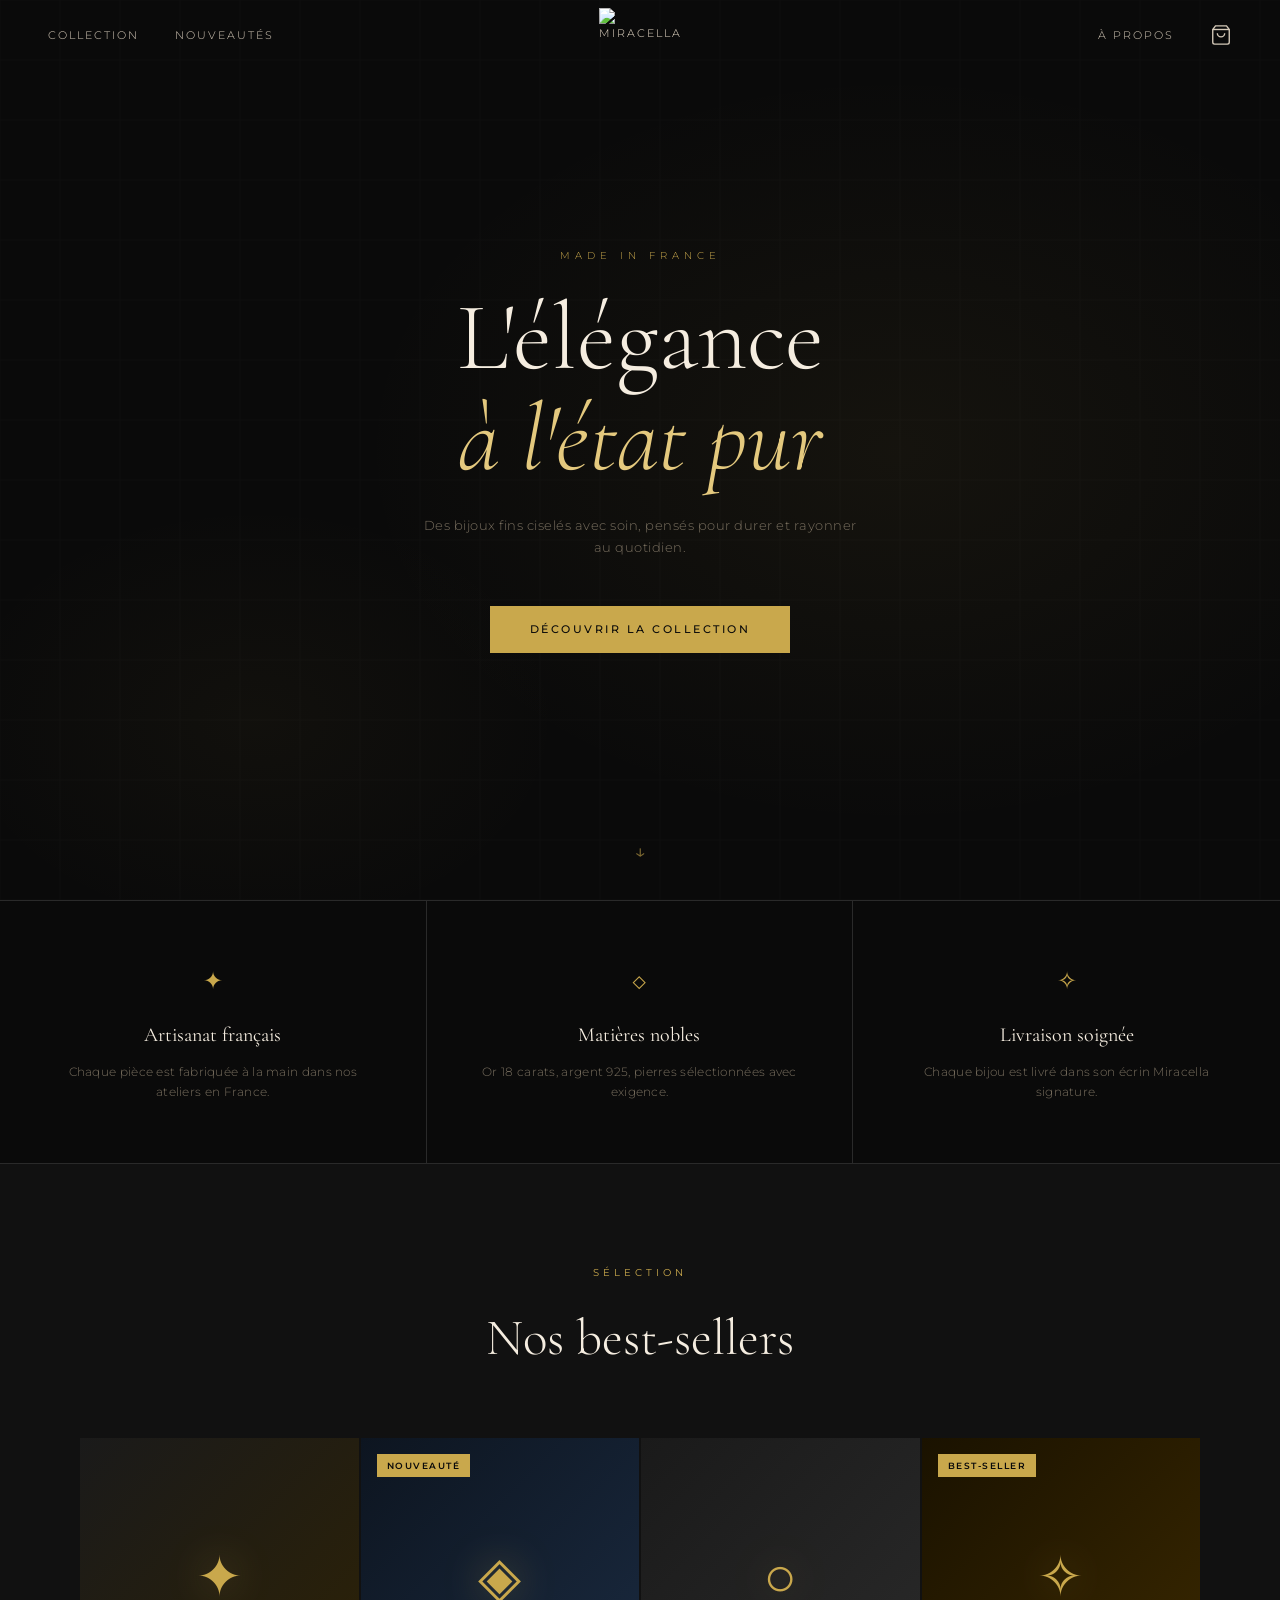
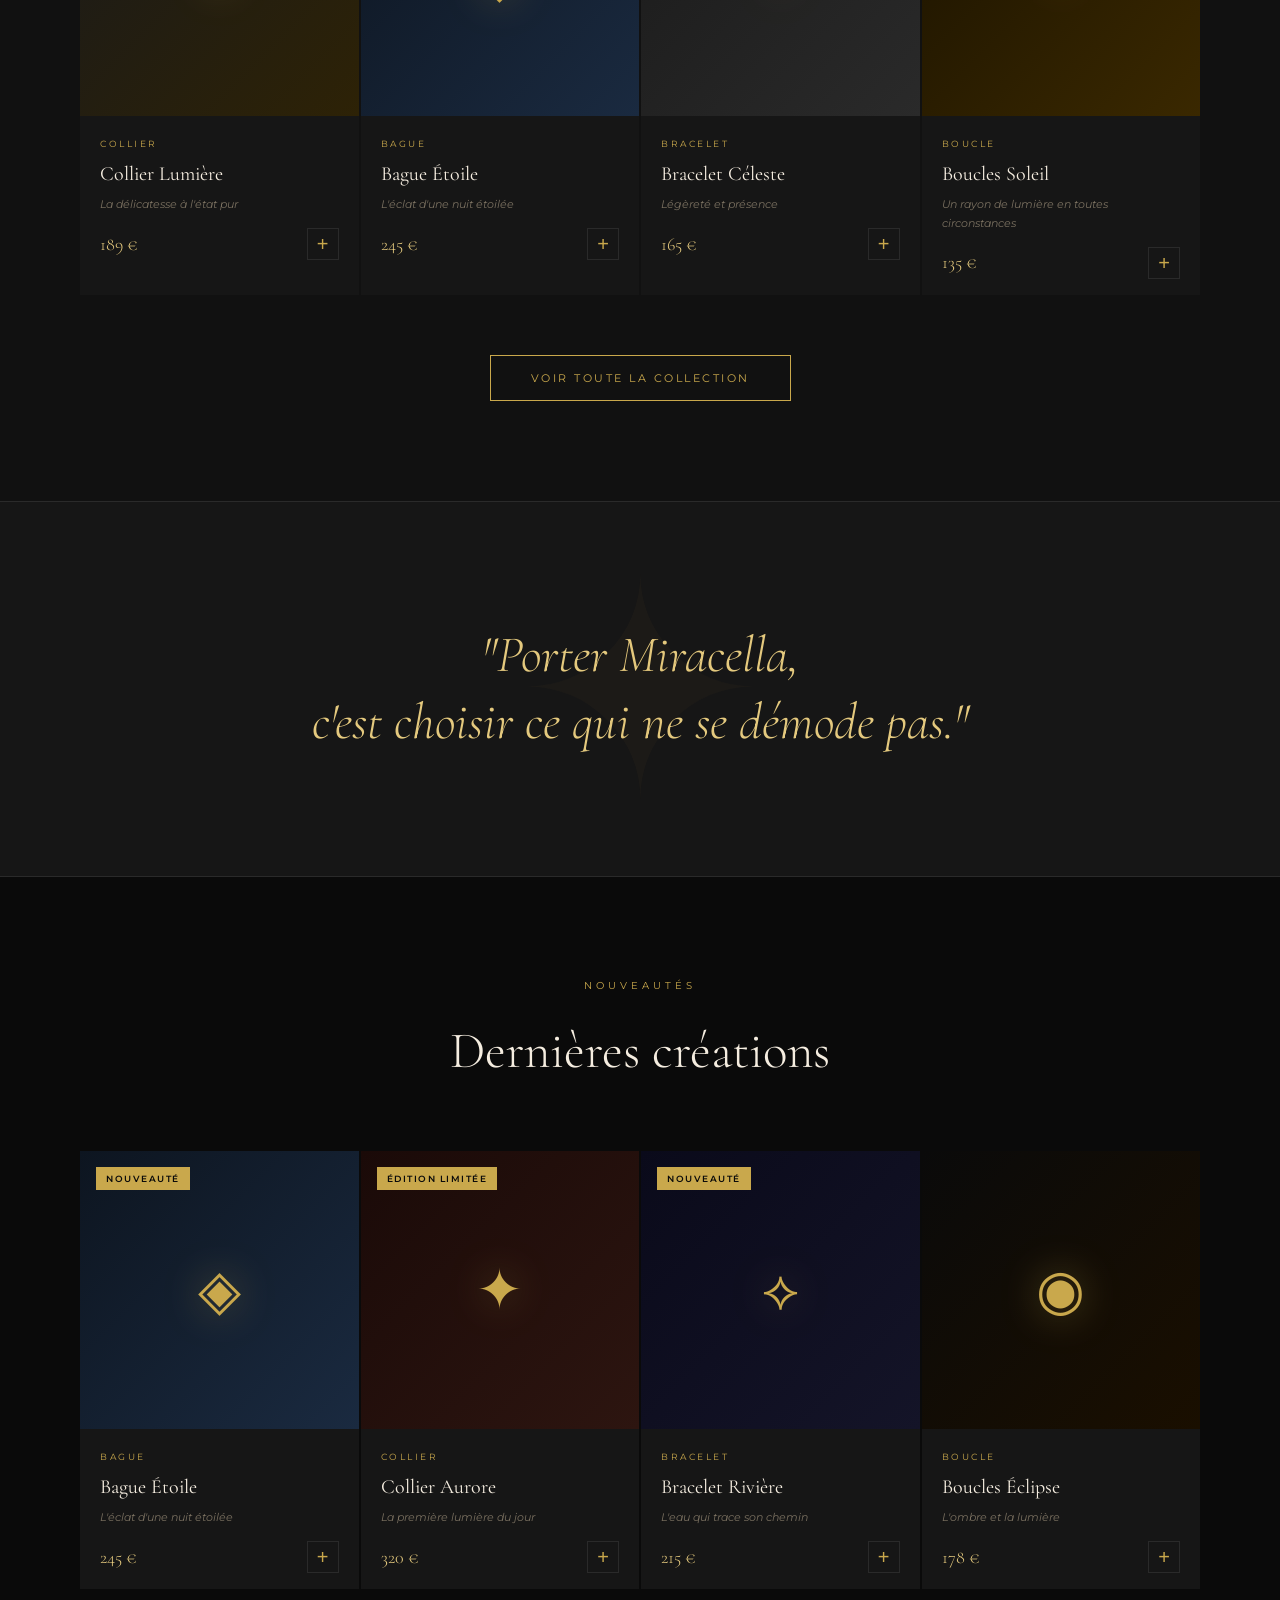
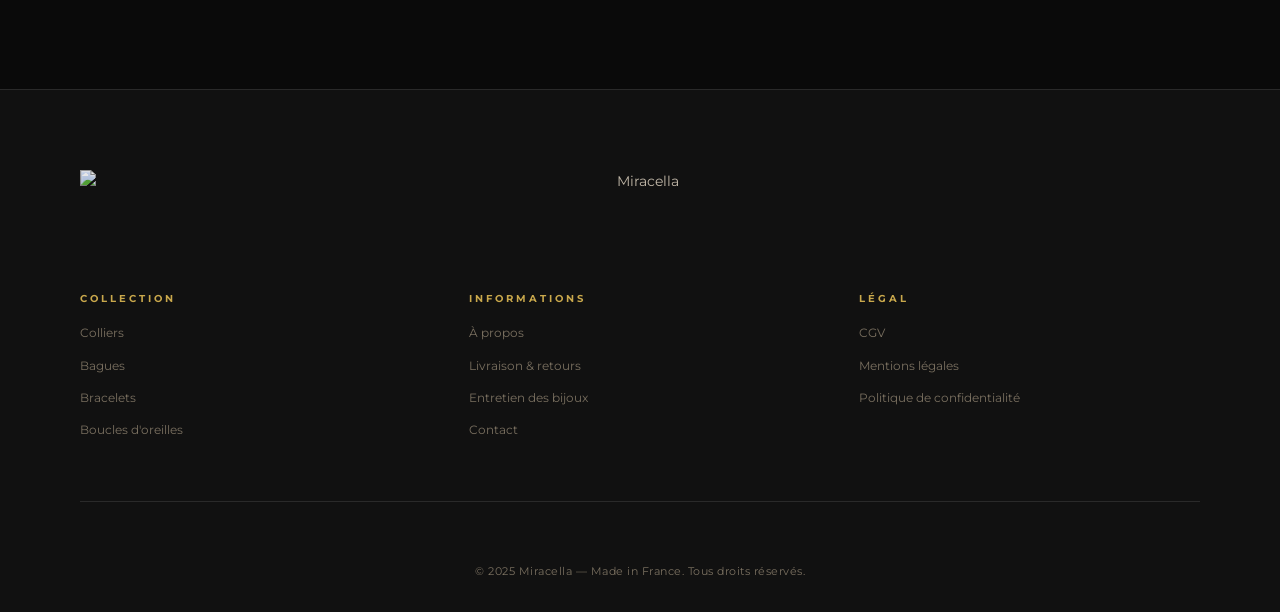
==== index.html @ 20375ad3 "site" ====
<!DOCTYPE html>
<html lang="fr">
<head>
  <meta charset="UTF-8" />
  <meta name="viewport" content="width=device-width, initial-scale=1.0" />
  <title>MIRACELLA — Bijoux Made in France</title>
  <link rel="stylesheet" href="assets/style.css" />
  <link href="https://fonts.googleapis.com/css2?family=Cormorant+Garamond:ital,wght@0,300;0,400;0,500;0,600;1,300;1,400&family=Montserrat:wght@200;300;400;500&display=swap" rel="stylesheet" />
</head>
<body>

  <!-- NAV -->
  <header class="nav-bar" id="navbar">
    <div class="nav-left">
      <a href="collection.html">Collection</a>
      <a href="collection.html">Nouveautés</a>
    </div>
    <a href="index.html" class="nav-logo-link">
      <img src="assets/logo.png" alt="Miracella" class="nav-logo" />
    </a>
    <div class="nav-right">
      <a href="#">À propos</a>
      <a href="cart.html" class="cart-icon" id="cartLink">
        <svg width="22" height="22" viewBox="0 0 24 24" fill="none" stroke="currentColor" stroke-width="1.5"><path d="M6 2L3 6v14a2 2 0 002 2h14a2 2 0 002-2V6l-3-4z"/><line x1="3" y1="6" x2="21" y2="6"/><path d="M16 10a4 4 0 01-8 0"/></svg>
        <span class="cart-count" id="cartCount">0</span>
      </a>
    </div>
  </header>

  <!-- HERO -->
  <section class="hero">
    <div class="hero-overlay"></div>
    <div class="hero-content">
      <p class="hero-sub">Made in France</p>
      <h1 class="hero-title">L'élégance<br/><em>à l'état pur</em></h1>
      <p class="hero-desc">Des bijoux fins ciselés avec soin, pensés pour durer et rayonner au quotidien.</p>
      <a href="collection.html" class="btn-gold">Découvrir la collection</a>
    </div>
    <div class="hero-scroll">↓</div>
  </section>

  <!-- VALEURS -->
  <section class="values">
    <div class="value-item">
      <div class="value-icon">✦</div>
      <h3>Artisanat français</h3>
      <p>Chaque pièce est fabriquée à la main dans nos ateliers en France.</p>
    </div>
    <div class="value-item">
      <div class="value-icon">◇</div>
      <h3>Matières nobles</h3>
      <p>Or 18 carats, argent 925, pierres sélectionnées avec exigence.</p>
    </div>
    <div class="value-item">
      <div class="value-icon">✧</div>
      <h3>Livraison soignée</h3>
      <p>Chaque bijou est livré dans son écrin Miracella signature.</p>
    </div>
  </section>

  <!-- FEATURED PRODUCTS -->
  <section class="featured">
    <div class="section-header">
      <span class="section-tag">Sélection</span>
      <h2>Nos best-sellers</h2>
    </div>
    <div class="products-grid" id="featuredGrid"></div>
    <div class="see-all">
      <a href="collection.html" class="btn-outline">Voir toute la collection</a>
    </div>
  </section>

  <!-- BANNER -->
  <section class="mid-banner">
    <div class="mid-banner-text">
      <h2>"Porter Miracella,<br/>c'est choisir ce qui ne se démode pas."</h2>
    </div>
  </section>

  <!-- NOUVEAUTÉS -->
  <section class="new-arrivals">
    <div class="section-header">
      <span class="section-tag">Nouveautés</span>
      <h2>Dernières créations</h2>
    </div>
    <div class="products-grid" id="newGrid"></div>
  </section>

  <!-- FOOTER -->
  <footer class="footer">
    <div class="footer-logo">
      <img src="assets/logo.png" alt="Miracella" />
    </div>
    <div class="footer-links">
      <div>
        <h4>Collection</h4>
        <a href="collection.html">Colliers</a>
        <a href="collection.html">Bagues</a>
        <a href="collection.html">Bracelets</a>
        <a href="collection.html">Boucles d'oreilles</a>
      </div>
      <div>
        <h4>Informations</h4>
        <a href="#">À propos</a>
        <a href="#">Livraison & retours</a>
        <a href="#">Entretien des bijoux</a>
        <a href="#">Contact</a>
      </div>
      <div>
        <h4>Légal</h4>
        <a href="#">CGV</a>
        <a href="#">Mentions légales</a>
        <a href="#">Politique de confidentialité</a>
      </div>
    </div>
    <div class="footer-bottom">
      <p>© 2025 Miracella — Made in France. Tous droits réservés.</p>
    </div>
  </footer>

  <script src="assets/main.js"></script>
  <script>
    renderProducts('featured', 4, 'featuredGrid');
    renderProducts('new', 4, 'newGrid');
  </script>
</body>
</html>
---- assets/style.css ----
/* ─────────────────────────────────────────────
   MIRACELLA — style.css
   Palette : Noir profond · Or · Crème
   ───────────────────────────────────────────── */

:root {
  --black:     #0a0a0a;
  --deep:      #111111;
  --surface:   #161616;
  --border:    #2a2a2a;
  --gold:      #c9a84c;
  --gold-lt:   #e4c97e;
  --gold-dk:   #a07830;
  --cream:     #f5ede0;
  --text:      #d4c9b8;
  --text-muted:#7a7060;
  --white:     #ffffff;
  --font-serif: 'Cormorant Garamond', Georgia, serif;
  --font-sans:  'Montserrat', sans-serif;
  --nav-h:     70px;
  --radius:    2px;
  --trans:     0.3s ease;
}

*, *::before, *::after { box-sizing: border-box; margin: 0; padding: 0; }

html { scroll-behavior: smooth; }

body {
  background: var(--black);
  color: var(--text);
  font-family: var(--font-sans);
  font-size: 14px;
  line-height: 1.7;
  overflow-x: hidden;
}

a { color: inherit; text-decoration: none; }
img { display: block; }

/* ── SCROLLBAR ─────────────────────────────── */
::-webkit-scrollbar { width: 4px; }
::-webkit-scrollbar-track { background: var(--black); }
::-webkit-scrollbar-thumb { background: var(--gold-dk); }

/* ── NAVBAR ────────────────────────────────── */
.nav-bar {
  position: fixed;
  top: 0; left: 0; right: 0;
  height: var(--nav-h);
  z-index: 100;
  display: flex;
  align-items: center;
  justify-content: space-between;
  padding: 0 48px;
  transition: background var(--trans), backdrop-filter var(--trans);
}
.nav-bar.scrolled {
  background: rgba(10,10,10,0.96);
  backdrop-filter: blur(12px);
  border-bottom: 1px solid var(--border);
}

.nav-left, .nav-right {
  display: flex;
  align-items: center;
  gap: 36px;
  flex: 1;
}
.nav-right { justify-content: flex-end; }

.nav-bar a {
  font-family: var(--font-sans);
  font-size: 11px;
  font-weight: 300;
  letter-spacing: 2px;
  text-transform: uppercase;
  color: var(--text);
  transition: color var(--trans);
}
.nav-bar a:hover,
.nav-bar a.active { color: var(--gold); }

.nav-logo-link { flex: 0; }
.nav-logo {
  height: 54px;
  width: auto;
  object-fit: contain;
  filter: brightness(1.1);
}

.cart-icon {
  position: relative;
  display: flex;
  align-items: center;
}
.cart-count {
  position: absolute;
  top: -8px;
  right: -10px;
  background: var(--gold);
  color: var(--black);
  font-size: 9px;
  font-weight: 600;
  width: 16px;
  height: 16px;
  border-radius: 50%;
  display: flex;
  align-items: center;
  justify-content: center;
}

/* ── BUTTONS ───────────────────────────────── */
.btn-gold {
  display: inline-block;
  padding: 14px 40px;
  background: var(--gold);
  color: var(--black);
  font-family: var(--font-sans);
  font-size: 11px;
  font-weight: 500;
  letter-spacing: 2.5px;
  text-transform: uppercase;
  border: none;
  cursor: pointer;
  transition: background var(--trans), transform var(--trans);
}
.btn-gold:hover { background: var(--gold-lt); transform: translateY(-1px); }
.btn-gold.full { width: 100%; text-align: center; padding: 16px; }

.btn-outline {
  display: inline-block;
  padding: 13px 40px;
  border: 1px solid var(--gold);
  color: var(--gold);
  font-size: 11px;
  font-weight: 400;
  letter-spacing: 2.5px;
  text-transform: uppercase;
  transition: all var(--trans);
}
.btn-outline:hover { background: var(--gold); color: var(--black); }

/* ── HERO ──────────────────────────────────── */
.hero {
  position: relative;
  height: 100vh;
  min-height: 700px;
  display: flex;
  align-items: center;
  justify-content: center;
  overflow: hidden;
  background: var(--black);
}
.hero::before {
  content: '';
  position: absolute;
  inset: 0;
  background:
    radial-gradient(ellipse 60% 60% at 70% 50%, rgba(201,168,76,0.06) 0%, transparent 70%),
    radial-gradient(ellipse 40% 40% at 20% 80%, rgba(201,168,76,0.04) 0%, transparent 60%);
}
.hero-overlay {
  position: absolute;
  inset: 0;
  background: url('data:image/svg+xml,<svg xmlns="http://www.w3.org/2000/svg" width="60" height="60"><rect fill="none" stroke="%23ffffff06" stroke-width="0.5" x="0" y="0" width="60" height="60"/></svg>') repeat;
}

.hero-content {
  position: relative;
  text-align: center;
  max-width: 700px;
  padding: 0 24px;
  animation: fadeUp 1.2s ease forwards;
}
@keyframes fadeUp {
  from { opacity: 0; transform: translateY(30px); }
  to   { opacity: 1; transform: translateY(0); }
}

.hero-sub {
  font-family: var(--font-sans);
  font-size: 10px;
  font-weight: 300;
  letter-spacing: 5px;
  text-transform: uppercase;
  color: var(--gold);
  margin-bottom: 24px;
}
.hero-title {
  font-family: var(--font-serif);
  font-size: clamp(52px, 8vw, 96px);
  font-weight: 300;
  line-height: 1.05;
  color: var(--cream);
  margin-bottom: 24px;
}
.hero-title em {
  font-style: italic;
  color: var(--gold-lt);
}
.hero-desc {
  font-size: 13px;
  font-weight: 300;
  color: var(--text-muted);
  letter-spacing: 0.5px;
  margin-bottom: 48px;
  max-width: 440px;
  margin-left: auto;
  margin-right: auto;
}
.hero-scroll {
  position: absolute;
  bottom: 32px;
  left: 50%;
  transform: translateX(-50%);
  font-size: 20px;
  color: var(--gold);
  animation: bounce 2s infinite;
  opacity: 0.6;
}
@keyframes bounce {
  0%,100% { transform: translateX(-50%) translateY(0); }
  50%      { transform: translateX(-50%) translateY(8px); }
}

/* ── VALUES ────────────────────────────────── */
.values {
  display: grid;
  grid-template-columns: repeat(3, 1fr);
  border-top: 1px solid var(--border);
  border-bottom: 1px solid var(--border);
}
.value-item {
  padding: 60px 48px;
  text-align: center;
  border-right: 1px solid var(--border);
  transition: background var(--trans);
}
.value-item:last-child { border-right: none; }
.value-item:hover { background: var(--surface); }
.value-icon {
  color: var(--gold);
  font-size: 24px;
  margin-bottom: 16px;
}
.value-item h3 {
  font-family: var(--font-serif);
  font-size: 20px;
  font-weight: 400;
  color: var(--cream);
  margin-bottom: 10px;
}
.value-item p {
  font-size: 12px;
  font-weight: 300;
  color: var(--text-muted);
  letter-spacing: 0.3px;
}

/* ── SECTION HEADER ────────────────────────── */
.section-header {
  text-align: center;
  margin-bottom: 56px;
}
.section-tag {
  font-size: 10px;
  font-weight: 400;
  letter-spacing: 4px;
  text-transform: uppercase;
  color: var(--gold);
  display: block;
  margin-bottom: 14px;
}
.section-header h2 {
  font-family: var(--font-serif);
  font-size: clamp(32px, 4vw, 52px);
  font-weight: 300;
  color: var(--cream);
}

/* ── PRODUCTS SECTIONS ─────────────────────── */
.featured, .new-arrivals, .related-section {
  padding: 100px 80px;
}
.featured { background: var(--deep); }
.new-arrivals { background: var(--black); }
.related-section { padding: 80px; background: var(--deep); }

.see-all {
  text-align: center;
  margin-top: 60px;
}

/* ── PRODUCT GRID ──────────────────────────── */
.products-grid {
  display: grid;
  grid-template-columns: repeat(4, 1fr);
  gap: 2px;
}
.products-grid.large {
  grid-template-columns: repeat(4, 1fr);
}
@media (max-width: 1100px) {
  .products-grid { grid-template-columns: repeat(2, 1fr); }
}
@media (max-width: 600px) {
  .products-grid { grid-template-columns: 1fr; }
  .featured, .new-arrivals, .related-section { padding: 60px 20px; }
}

.product-card {
  background: var(--surface);
  cursor: pointer;
  transition: transform var(--trans);
  position: relative;
  overflow: hidden;
}
.product-card:hover { transform: translateY(-4px); }
.product-card:hover .product-card-img::after {
  opacity: 1;
}

.product-card-img {
  aspect-ratio: 1;
  display: flex;
  align-items: center;
  justify-content: center;
  position: relative;
  overflow: hidden;
}
.product-card-img::after {
  content: 'Voir le produit';
  position: absolute;
  inset: 0;
  background: rgba(0,0,0,0.5);
  display: flex;
  align-items: center;
  justify-content: center;
  font-size: 11px;
  letter-spacing: 2px;
  text-transform: uppercase;
  color: var(--gold);
  opacity: 0;
  transition: opacity var(--trans);
}

.product-card-icon {
  font-size: 3.5rem;
  color: var(--gold);
  filter: drop-shadow(0 0 20px rgba(201,168,76,0.4));
  transition: transform var(--trans);
}
.product-card:hover .product-card-icon { transform: scale(1.1); }

.product-badge {
  position: absolute;
  top: 16px;
  left: 16px;
  background: var(--gold);
  color: var(--black);
  font-size: 9px;
  font-weight: 600;
  letter-spacing: 1.5px;
  text-transform: uppercase;
  padding: 4px 10px;
  z-index: 2;
}

.product-card-info {
  padding: 20px 20px 16px;
}
.product-card-category {
  font-size: 9px;
  letter-spacing: 2.5px;
  text-transform: uppercase;
  color: var(--gold);
  display: block;
  margin-bottom: 6px;
}
.product-card-info h3 {
  font-family: var(--font-serif);
  font-size: 20px;
  font-weight: 400;
  color: var(--cream);
  margin-bottom: 4px;
}
.product-card-tagline {
  font-size: 11px;
  color: var(--text-muted);
  font-style: italic;
  margin-bottom: 14px;
}
.product-card-footer {
  display: flex;
  align-items: center;
  justify-content: space-between;
}
.product-card-price {
  font-family: var(--font-serif);
  font-size: 18px;
  color: var(--gold-lt);
  font-weight: 300;
}
.add-btn {
  width: 32px;
  height: 32px;
  border: 1px solid var(--border);
  background: transparent;
  color: var(--gold);
  font-size: 20px;
  cursor: pointer;
  display: flex;
  align-items: center;
  justify-content: center;
  transition: all var(--trans);
  line-height: 1;
}
.add-btn:hover { background: var(--gold); color: var(--black); border-color: var(--gold); }

/* ── MID BANNER ────────────────────────────── */
.mid-banner {
  padding: 120px 80px;
  background: var(--surface);
  border-top: 1px solid var(--border);
  border-bottom: 1px solid var(--border);
  text-align: center;
  position: relative;
  overflow: hidden;
}
.mid-banner::before {
  content: '✦';
  position: absolute;
  font-size: 300px;
  color: rgba(201,168,76,0.03);
  left: 50%;
  top: 50%;
  transform: translate(-50%, -50%);
  pointer-events: none;
}
.mid-banner-text h2 {
  font-family: var(--font-serif);
  font-size: clamp(28px, 4vw, 52px);
  font-weight: 300;
  font-style: italic;
  color: var(--gold-lt);
  line-height: 1.3;
}

/* ── PAGE HERO (collection) ────────────────── */
.page-hero {
  padding: calc(var(--nav-h) + 80px) 80px 60px;
  text-align: center;
  background: var(--deep);
  border-bottom: 1px solid var(--border);
}
.page-hero h1 {
  font-family: var(--font-serif);
  font-size: clamp(40px, 6vw, 72px);
  font-weight: 300;
  color: var(--cream);
  margin-bottom: 16px;
}
.page-desc {
  font-size: 13px;
  color: var(--text-muted);
  max-width: 500px;
  margin: 0 auto;
}

/* ── FILTERS BAR ───────────────────────────── */
.filters-bar {
  display: flex;
  align-items: center;
  justify-content: center;
  gap: 0;
  padding: 0;
  background: var(--deep);
  border-bottom: 1px solid var(--border);
  overflow-x: auto;
}
.filter-btn {
  padding: 18px 32px;
  background: none;
  border: none;
  border-bottom: 2px solid transparent;
  font-family: var(--font-sans);
  font-size: 10px;
  font-weight: 400;
  letter-spacing: 2px;
  text-transform: uppercase;
  color: var(--text-muted);
  cursor: pointer;
  transition: all var(--trans);
  white-space: nowrap;
}
.filter-btn:hover { color: var(--text); }
.filter-btn.active {
  color: var(--gold);
  border-bottom-color: var(--gold);
}

.collection-section {
  padding: 2px 0;
  background: var(--black);
}

/* ── PRODUCT DETAIL ────────────────────────── */
.product-detail {
  padding: calc(var(--nav-h) + 60px) 80px 80px;
  background: var(--black);
}
.breadcrumb {
  font-size: 11px;
  color: var(--text-muted);
  letter-spacing: 0.5px;
  margin-bottom: 48px;
  display: flex;
  gap: 8px;
  align-items: center;
}
.breadcrumb span { color: var(--border); }
.breadcrumb a:hover { color: var(--gold); }

.product-layout {
  display: grid;
  grid-template-columns: 1fr 1fr;
  gap: 80px;
  max-width: 1200px;
}
@media (max-width: 900px) {
  .product-layout { grid-template-columns: 1fr; gap: 40px; }
  .product-detail { padding: calc(var(--nav-h) + 40px) 20px 60px; }
}

.product-gallery {}
.product-img-main {
  aspect-ratio: 1;
  display: flex;
  align-items: center;
  justify-content: center;
  margin-bottom: 12px;
}
.product-img-jewel {
  color: var(--gold);
  filter: drop-shadow(0 0 40px rgba(201,168,76,0.3));
}
.product-thumbs {
  display: flex;
  gap: 8px;
}
.thumb {
  width: 80px;
  height: 80px;
  cursor: pointer;
  display: flex;
  align-items: center;
  justify-content: center;
  border: 1px solid transparent;
  transition: border-color var(--trans);
  font-size: 1.5rem;
}
.thumb.active,
.thumb:hover { border-color: var(--gold); }

.product-info {}
.product-category {
  font-size: 10px;
  letter-spacing: 3px;
  text-transform: uppercase;
  color: var(--gold);
  display: block;
  margin-bottom: 12px;
}
.product-name {
  font-family: var(--font-serif);
  font-size: clamp(32px, 4vw, 52px);
  font-weight: 300;
  color: var(--cream);
  margin-bottom: 8px;
}
.product-tagline {
  font-family: var(--font-serif);
  font-size: 16px;
  font-style: italic;
  color: var(--text-muted);
  margin-bottom: 24px;
}
.product-price {
  font-family: var(--font-serif);
  font-size: 36px;
  font-weight: 300;
  color: var(--gold-lt);
  margin-bottom: 8px;
}
.product-separator {
  height: 1px;
  background: var(--border);
  margin: 24px 0;
}
.product-desc {
  font-size: 13px;
  color: var(--text);
  line-height: 1.8;
  margin-bottom: 28px;
}
.product-options {
  margin-bottom: 20px;
}
.option-label {
  font-size: 10px;
  letter-spacing: 2px;
  text-transform: uppercase;
  color: var(--text-muted);
  margin-bottom: 10px;
}
.option-value {
  font-size: 13px;
  color: var(--text);
}
.size-options {
  display: flex;
  flex-wrap: wrap;
  gap: 8px;
  margin-bottom: 8px;
}
.size-btn {
  padding: 8px 16px;
  border: 1px solid var(--border);
  background: transparent;
  color: var(--text);
  font-family: var(--font-sans);
  font-size: 12px;
  cursor: pointer;
  transition: all var(--trans);
}
.size-btn:hover, .size-btn.active {
  border-color: var(--gold);
  color: var(--gold);
}
.product-stock {
  font-size: 11px;
  color: var(--text-muted);
  margin-top: 10px;
  text-align: center;
}

.product-details-list {
  margin-top: 32px;
  border-top: 1px solid var(--border);
}
.product-details-list details {
  border-bottom: 1px solid var(--border);
  padding: 16px 0;
}
.product-details-list summary {
  font-size: 11px;
  letter-spacing: 1.5px;
  text-transform: uppercase;
  color: var(--text);
  cursor: pointer;
  user-select: none;
}
.product-details-list summary:hover { color: var(--gold); }
.product-details-list details p {
  font-size: 12px;
  color: var(--text-muted);
  margin-top: 12px;
  line-height: 1.7;
}

/* ── CART PAGE ─────────────────────────────── */
.cart-page {
  padding: calc(var(--nav-h) + 60px) 80px 80px;
  min-height: calc(100vh - var(--nav-h));
  background: var(--black);
}
.cart-header {
  display: flex;
  align-items: baseline;
  justify-content: space-between;
  margin-bottom: 48px;
  padding-bottom: 24px;
  border-bottom: 1px solid var(--border);
}
.cart-header h1 {
  font-family: var(--font-serif);
  font-size: 48px;
  font-weight: 300;
  color: var(--cream);
}
.back-link {
  font-size: 11px;
  letter-spacing: 1.5px;
  color: var(--text-muted);
  transition: color var(--trans);
}
.back-link:hover { color: var(--gold); }

.cart-layout {
  display: grid;
  grid-template-columns: 1fr 380px;
  gap: 48px;
  align-items: start;
}
@media (max-width: 900px) {
  .cart-layout { grid-template-columns: 1fr; }
  .cart-page { padding: calc(var(--nav-h) + 40px) 20px 60px; }
}

.cart-items { display: flex; flex-direction: column; gap: 2px; }

.cart-item {
  display: grid;
  grid-template-columns: 100px 1fr auto;
  gap: 24px;
  background: var(--surface);
  padding: 20px;
  align-items: center;
}
.cart-item-img {
  aspect-ratio: 1;
  display: flex;
  align-items: center;
  justify-content: center;
}
.cart-item-category {
  font-size: 9px;
  letter-spacing: 2px;
  text-transform: uppercase;
  color: var(--gold);
  display: block;
  margin-bottom: 4px;
}
.cart-item-info h3 {
  font-family: var(--font-serif);
  font-size: 20px;
  font-weight: 400;
  color: var(--cream);
  margin-bottom: 4px;
}
.cart-item-material {
  font-size: 11px;
  color: var(--text-muted);
  margin-bottom: 16px;
}
.cart-item-actions {
  display: flex;
  align-items: center;
  gap: 20px;
}
.qty-control {
  display: flex;
  align-items: center;
  border: 1px solid var(--border);
}
.qty-control button {
  width: 32px;
  height: 32px;
  background: none;
  border: none;
  color: var(--text);
  font-size: 18px;
  cursor: pointer;
  transition: color var(--trans);
  line-height: 1;
}
.qty-control button:hover { color: var(--gold); }
.qty-control span {
  width: 40px;
  text-align: center;
  font-size: 14px;
  color: var(--cream);
  border-left: 1px solid var(--border);
  border-right: 1px solid var(--border);
  height: 32px;
  display: flex;
  align-items: center;
  justify-content: center;
}
.remove-btn {
  background: none;
  border: none;
  font-size: 11px;
  letter-spacing: 1px;
  color: var(--text-muted);
  cursor: pointer;
  text-transform: uppercase;
  transition: color var(--trans);
  text-decoration: underline;
}
.remove-btn:hover { color: #e57373; }
.cart-item-price {
  font-family: var(--font-serif);
  font-size: 22px;
  font-weight: 300;
  color: var(--gold-lt);
  white-space: nowrap;
}

.cart-summary {
  background: var(--surface);
  padding: 32px;
  position: sticky;
  top: calc(var(--nav-h) + 20px);
}
.cart-summary h3 {
  font-family: var(--font-serif);
  font-size: 24px;
  font-weight: 400;
  color: var(--cream);
  margin-bottom: 24px;
  padding-bottom: 16px;
  border-bottom: 1px solid var(--border);
}
.summary-line {
  display: flex;
  justify-content: space-between;
  align-items: center;
  padding: 10px 0;
  font-size: 13px;
  color: var(--text-muted);
  border-bottom: 1px solid var(--border);
}
.summary-line.total {
  font-size: 16px;
  color: var(--cream);
  font-weight: 500;
  border-bottom: none;
  margin-top: 4px;
  padding-top: 14px;
}
.summary-line.total span:last-child {
  font-family: var(--font-serif);
  font-size: 24px;
  font-weight: 300;
  color: var(--gold-lt);
}
.free { color: var(--gold); }
.shipping-notice {
  font-size: 11px;
  color: var(--gold);
  padding: 8px 0;
  font-style: italic;
}
.checkout-btn { margin-top: 24px; }
.secure-note {
  font-size: 11px;
  color: var(--text-muted);
  text-align: center;
  margin-top: 12px;
}
.payment-icons {
  display: flex;
  justify-content: center;
  gap: 16px;
  margin-top: 12px;
  font-size: 11px;
  letter-spacing: 1px;
  color: var(--border);
  text-transform: uppercase;
}

.cart-empty {
  flex-direction: column;
  align-items: center;
  justify-content: center;
  min-height: 400px;
  text-align: center;
  gap: 16px;
}
.cart-empty-icon {
  font-size: 64px;
  color: var(--border);
  margin-bottom: 8px;
}
.cart-empty h2 {
  font-family: var(--font-serif);
  font-size: 32px;
  font-weight: 300;
  color: var(--cream);
}
.cart-empty p {
  font-size: 13px;
  color: var(--text-muted);
  margin-bottom: 24px;
}

/* ── TOAST ─────────────────────────────────── */
.toast {
  position: fixed;
  bottom: 32px;
  left: 50%;
  transform: translateX(-50%) translateY(20px);
  background: var(--gold);
  color: var(--black);
  font-size: 11px;
  font-weight: 600;
  letter-spacing: 2px;
  text-transform: uppercase;
  padding: 14px 32px;
  opacity: 0;
  transition: all 0.4s ease;
  z-index: 200;
  pointer-events: none;
}
.toast.show {
  opacity: 1;
  transform: translateX(-50%) translateY(0);
}

/* ── FOOTER ────────────────────────────────── */
.footer {
  background: var(--deep);
  border-top: 1px solid var(--border);
  padding: 80px 80px 32px;
}
.footer-logo {
  text-align: center;
  margin-bottom: 60px;
}
.footer-logo img {
  height: 60px;
  margin: 0 auto;
  opacity: 0.9;
}
.footer-links {
  display: grid;
  grid-template-columns: repeat(3, 1fr);
  gap: 48px;
  margin-bottom: 60px;
  padding-bottom: 60px;
  border-bottom: 1px solid var(--border);
}
.footer-links > div {
  display: flex;
  flex-direction: column;
  gap: 12px;
}
.footer-links h4 {
  font-size: 10px;
  letter-spacing: 3px;
  text-transform: uppercase;
  color: var(--gold);
  margin-bottom: 4px;
}
.footer-links a {
  font-size: 12px;
  color: var(--text-muted);
  transition: color var(--trans);
}
.footer-links a:hover { color: var(--cream); }
.footer-bottom {
  text-align: center;
  font-size: 11px;
  color: var(--text-muted);
  letter-spacing: 0.5px;
}
@media (max-width: 600px) {
  .nav-bar { padding: 0 20px; }
  .nav-left { gap: 16px; }
  .nav-right { gap: 16px; }
  .nav-bar a { font-size: 10px; letter-spacing: 1px; }
  .values { grid-template-columns: 1fr; }
  .value-item { border-right: none; border-bottom: 1px solid var(--border); padding: 40px 24px; }
  .mid-banner { padding: 80px 24px; }
  .footer { padding: 60px 24px 24px; }
  .footer-links { grid-template-columns: 1fr; gap: 32px; }
  .page-hero { padding: calc(var(--nav-h) + 40px) 24px 40px; }
  .filters-bar { justify-content: flex-start; padding-left: 20px; }
  .product-detail { padding: calc(var(--nav-h) + 24px) 20px 60px; }
}
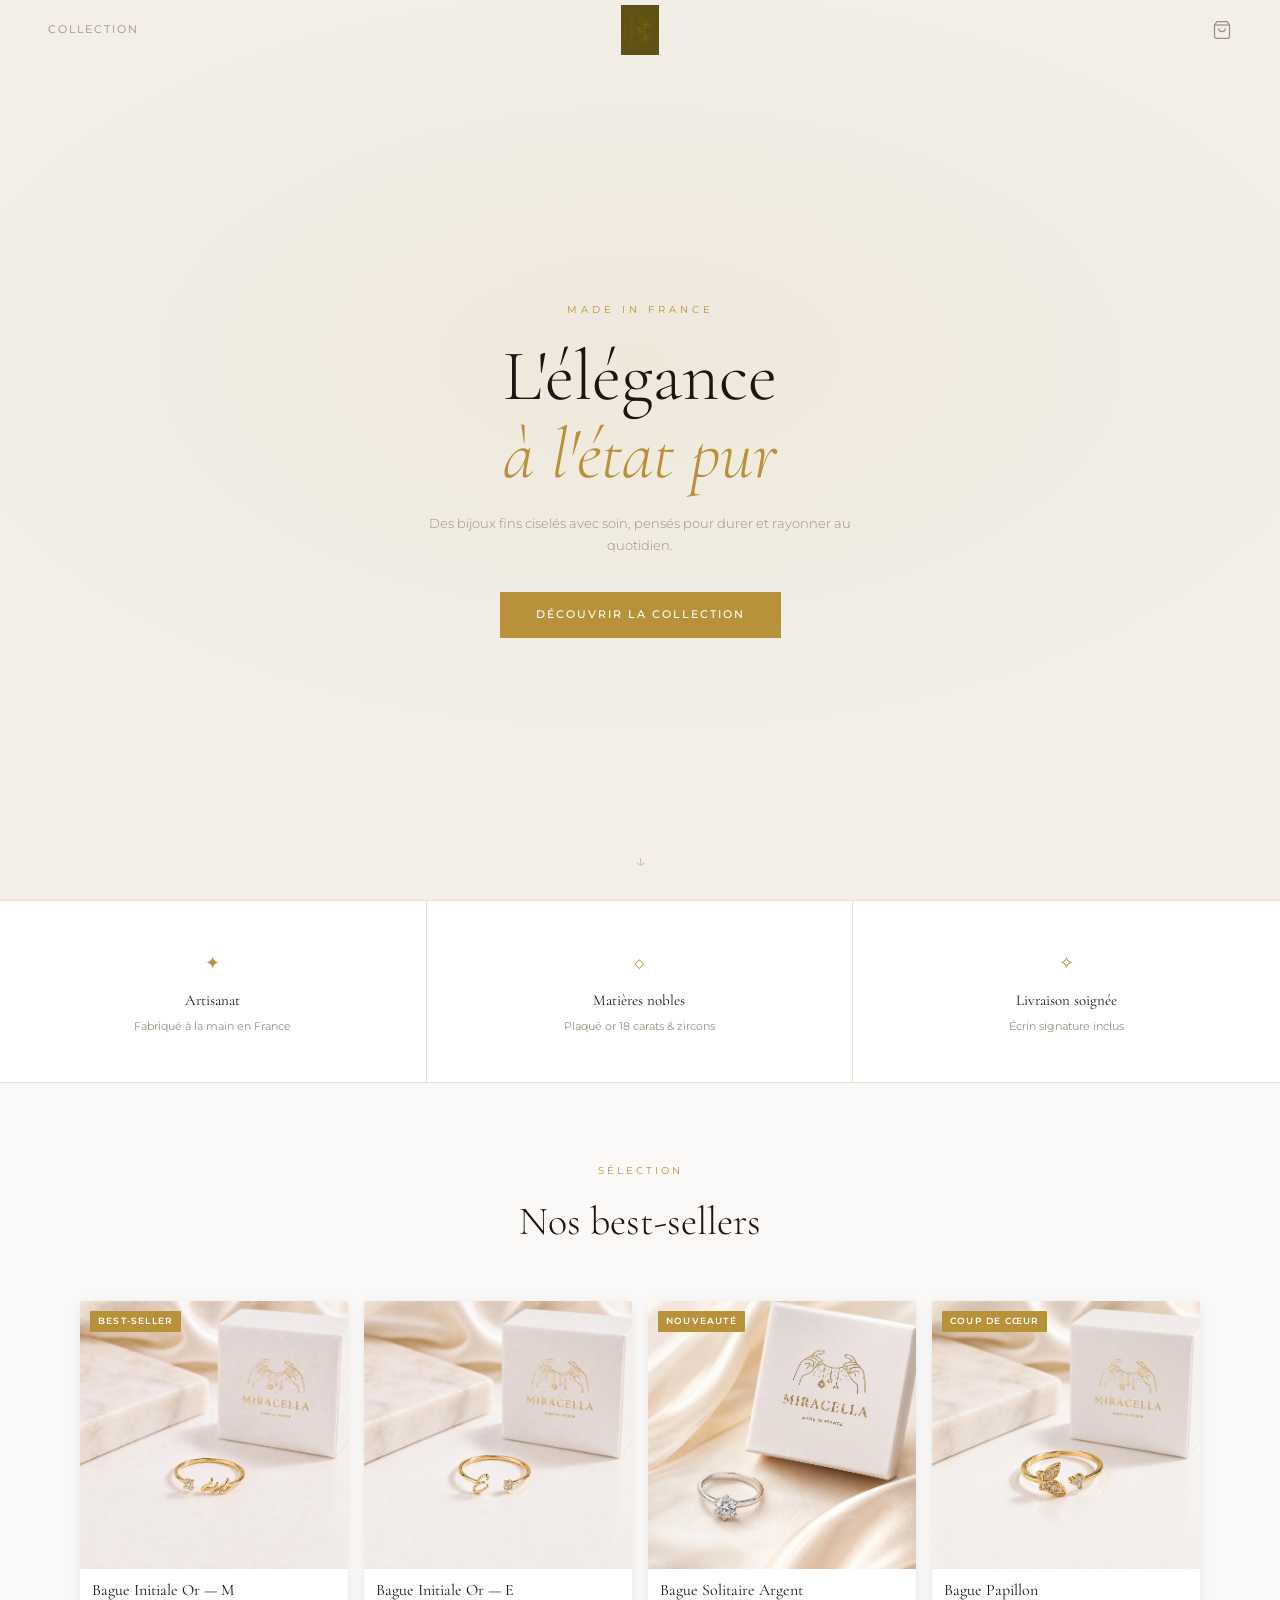
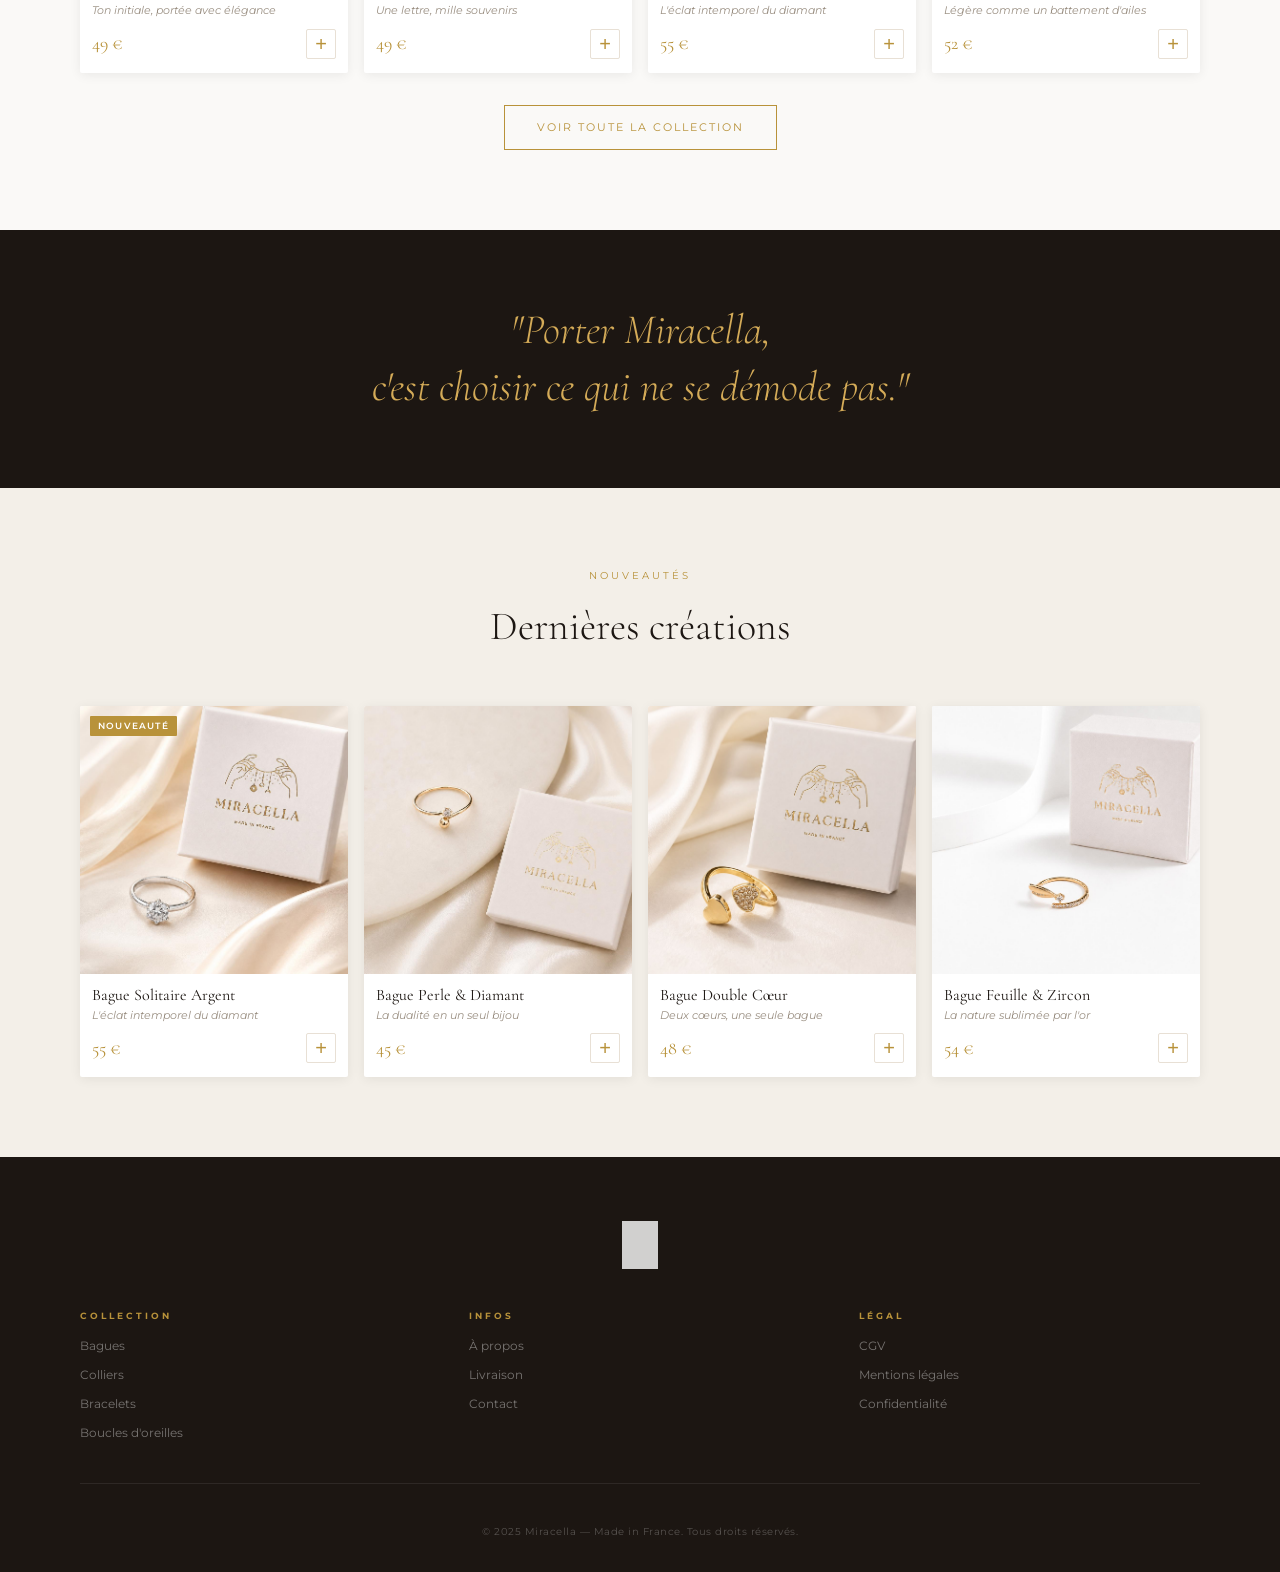
==== commit 0e1fa4ff: "ajout fonctionnalité" ====
--- a/index.html
+++ b/index.html
@@ -2,26 +2,23 @@
 <html lang="fr">
 <head>
   <meta charset="UTF-8" />
-  <meta name="viewport" content="width=device-width, initial-scale=1.0" />
+  <meta name="viewport" content="width=device-width, initial-scale=1.0, viewport-fit=cover" />
   <title>MIRACELLA — Bijoux Made in France</title>
   <link rel="stylesheet" href="assets/style.css" />
-  <link href="https://fonts.googleapis.com/css2?family=Cormorant+Garamond:ital,wght@0,300;0,400;0,500;0,600;1,300;1,400&family=Montserrat:wght@200;300;400;500&display=swap" rel="stylesheet" />
+  <link href="https://fonts.googleapis.com/css2?family=Cormorant+Garamond:ital,wght@0,300;0,400;1,300;1,400&family=Montserrat:wght@300;400;500&display=swap" rel="stylesheet" />
 </head>
 <body>
 
-  <!-- NAV -->
   <header class="nav-bar" id="navbar">
     <div class="nav-left">
       <a href="collection.html">Collection</a>
-      <a href="collection.html">Nouveautés</a>
     </div>
     <a href="index.html" class="nav-logo-link">
       <img src="assets/logo.png" alt="Miracella" class="nav-logo" />
     </a>
     <div class="nav-right">
-      <a href="#">À propos</a>
       <a href="cart.html" class="cart-icon" id="cartLink">
-        <svg width="22" height="22" viewBox="0 0 24 24" fill="none" stroke="currentColor" stroke-width="1.5"><path d="M6 2L3 6v14a2 2 0 002 2h14a2 2 0 002-2V6l-3-4z"/><line x1="3" y1="6" x2="21" y2="6"/><path d="M16 10a4 4 0 01-8 0"/></svg>
+        <svg width="20" height="20" viewBox="0 0 24 24" fill="none" stroke="currentColor" stroke-width="1.5"><path d="M6 2L3 6v14a2 2 0 002 2h14a2 2 0 002-2V6l-3-4z"/><line x1="3" y1="6" x2="21" y2="6"/><path d="M16 10a4 4 0 01-8 0"/></svg>
         <span class="cart-count" id="cartCount">0</span>
       </a>
     </div>
@@ -29,12 +26,11 @@
 
   <!-- HERO -->
   <section class="hero">
-    <div class="hero-overlay"></div>
     <div class="hero-content">
       <p class="hero-sub">Made in France</p>
       <h1 class="hero-title">L'élégance<br/><em>à l'état pur</em></h1>
       <p class="hero-desc">Des bijoux fins ciselés avec soin, pensés pour durer et rayonner au quotidien.</p>
-      <a href="collection.html" class="btn-gold">Découvrir la collection</a>
+      <a href="collection.html" class="btn-gold" style="width:auto;display:inline-flex;padding:14px 36px">Découvrir la collection</a>
     </div>
     <div class="hero-scroll">↓</div>
   </section>
@@ -43,22 +39,22 @@
   <section class="values">
     <div class="value-item">
       <div class="value-icon">✦</div>
-      <h3>Artisanat français</h3>
-      <p>Chaque pièce est fabriquée à la main dans nos ateliers en France.</p>
+      <h3>Artisanat</h3>
+      <p>Fabriqué à la main en France</p>
     </div>
     <div class="value-item">
       <div class="value-icon">◇</div>
       <h3>Matières nobles</h3>
-      <p>Or 18 carats, argent 925, pierres sélectionnées avec exigence.</p>
+      <p>Plaqué or 18 carats & zircons</p>
     </div>
     <div class="value-item">
       <div class="value-icon">✧</div>
       <h3>Livraison soignée</h3>
-      <p>Chaque bijou est livré dans son écrin Miracella signature.</p>
+      <p>Écrin signature inclus</p>
     </div>
   </section>
 
-  <!-- FEATURED PRODUCTS -->
+  <!-- BEST-SELLERS -->
   <section class="featured">
     <div class="section-header">
       <span class="section-tag">Sélection</span>
@@ -86,7 +82,8 @@
     <div class="products-grid" id="newGrid"></div>
   </section>
 
-  <!-- FOOTER -->
+  <div class="toast" id="toast">✓ Ajouté au panier</div>
+
   <footer class="footer">
     <div class="footer-logo">
       <img src="assets/logo.png" alt="Miracella" />
@@ -94,23 +91,22 @@
     <div class="footer-links">
       <div>
         <h4>Collection</h4>
+        <a href="collection.html">Bagues</a>
         <a href="collection.html">Colliers</a>
-        <a href="collection.html">Bagues</a>
         <a href="collection.html">Bracelets</a>
         <a href="collection.html">Boucles d'oreilles</a>
       </div>
       <div>
-        <h4>Informations</h4>
+        <h4>Infos</h4>
         <a href="#">À propos</a>
-        <a href="#">Livraison & retours</a>
-        <a href="#">Entretien des bijoux</a>
+        <a href="#">Livraison</a>
         <a href="#">Contact</a>
       </div>
       <div>
         <h4>Légal</h4>
         <a href="#">CGV</a>
         <a href="#">Mentions légales</a>
-        <a href="#">Politique de confidentialité</a>
+        <a href="#">Confidentialité</a>
       </div>
     </div>
     <div class="footer-bottom">
--- a/assets/style.css
+++ b/assets/style.css
@@ -1,49 +1,44 @@
 /* ─────────────────────────────────────────────
-   MIRACELLA — style.css
-   Palette : Noir profond · Or · Crème
+   MIRACELLA — style.css  (thème CLAIR, mobile-first)
    ───────────────────────────────────────────── */
 
 :root {
-  --black:     #0a0a0a;
-  --deep:      #111111;
-  --surface:   #161616;
-  --border:    #2a2a2a;
-  --gold:      #c9a84c;
-  --gold-lt:   #e4c97e;
-  --gold-dk:   #a07830;
-  --cream:     #f5ede0;
-  --text:      #d4c9b8;
-  --text-muted:#7a7060;
-  --white:     #ffffff;
+  --bg:        #faf9f7;
+  --deep:      #f3efe8;
+  --surface:   #ffffff;
+  --border:    #e8e0d5;
+  --gold:      #b8923a;
+  --gold-lt:   #d4ab58;
+  --gold-dk:   #8a6820;
+  --ink:       #1c1612;
+  --text:      #3d3228;
+  --muted:     #9a8f82;
   --font-serif: 'Cormorant Garamond', Georgia, serif;
   --font-sans:  'Montserrat', sans-serif;
-  --nav-h:     70px;
-  --radius:    2px;
-  --trans:     0.3s ease;
+  --nav-h:     60px;
+  --trans:     0.25s ease;
+  --shadow:    0 2px 12px rgba(0,0,0,0.07);
+  --shadow-lg: 0 8px 32px rgba(0,0,0,0.11);
 }
 
 *, *::before, *::after { box-sizing: border-box; margin: 0; padding: 0; }
-
-html { scroll-behavior: smooth; }
-
+html { scroll-behavior: smooth; -webkit-text-size-adjust: 100%; }
 body {
-  background: var(--black);
+  background: var(--bg);
   color: var(--text);
   font-family: var(--font-sans);
   font-size: 14px;
-  line-height: 1.7;
+  line-height: 1.6;
   overflow-x: hidden;
 }
-
 a { color: inherit; text-decoration: none; }
-img { display: block; }
-
-/* ── SCROLLBAR ─────────────────────────────── */
-::-webkit-scrollbar { width: 4px; }
-::-webkit-scrollbar-track { background: var(--black); }
-::-webkit-scrollbar-thumb { background: var(--gold-dk); }
-
-/* ── NAVBAR ────────────────────────────────── */
+img { display: block; width: 100%; height: 100%; object-fit: cover; }
+
+::-webkit-scrollbar { width: 3px; }
+::-webkit-scrollbar-track { background: var(--bg); }
+::-webkit-scrollbar-thumb { background: var(--gold); }
+
+/* ══ NAVBAR ══════════════════════════════════ */
 .nav-bar {
   position: fixed;
   top: 0; left: 0; right: 0;
@@ -52,344 +47,297 @@
   display: flex;
   align-items: center;
   justify-content: space-between;
-  padding: 0 48px;
-  transition: background var(--trans), backdrop-filter var(--trans);
+  padding: 0 16px;
+  transition: background var(--trans), box-shadow var(--trans);
 }
 .nav-bar.scrolled {
-  background: rgba(10,10,10,0.96);
-  backdrop-filter: blur(12px);
-  border-bottom: 1px solid var(--border);
-}
-
+  background: rgba(250,249,247,0.97);
+  backdrop-filter: blur(10px);
+  box-shadow: 0 1px 0 var(--border);
+}
 .nav-left, .nav-right {
   display: flex;
   align-items: center;
-  gap: 36px;
+  gap: 20px;
   flex: 1;
 }
 .nav-right { justify-content: flex-end; }
-
 .nav-bar a {
-  font-family: var(--font-sans);
-  font-size: 11px;
-  font-weight: 300;
-  letter-spacing: 2px;
-  text-transform: uppercase;
-  color: var(--text);
+  font-size: 10px;
+  font-weight: 400;
+  letter-spacing: 1.8px;
+  text-transform: uppercase;
+  color: var(--muted);
   transition: color var(--trans);
-}
-.nav-bar a:hover,
-.nav-bar a.active { color: var(--gold); }
-
+  white-space: nowrap;
+}
+.nav-bar a:hover, .nav-bar a.active { color: var(--gold); }
 .nav-logo-link { flex: 0; }
 .nav-logo {
-  height: 54px;
+  height: 44px;
   width: auto;
   object-fit: contain;
-  filter: brightness(1.1);
-}
-
+  display: block;
+  filter: invert(38%) sepia(45%) saturate(600%) hue-rotate(10deg) brightness(0.75);
+}
 .cart-icon {
   position: relative;
   display: flex;
   align-items: center;
-}
+  color: var(--muted);
+  transition: color var(--trans);
+}
+.cart-icon:hover { color: var(--gold); }
 .cart-count {
   position: absolute;
-  top: -8px;
-  right: -10px;
+  top: -7px; right: -9px;
   background: var(--gold);
-  color: var(--black);
+  color: #fff;
   font-size: 9px;
-  font-weight: 600;
-  width: 16px;
-  height: 16px;
+  font-weight: 700;
+  width: 15px; height: 15px;
   border-radius: 50%;
   display: flex;
   align-items: center;
   justify-content: center;
 }
 
-/* ── BUTTONS ───────────────────────────────── */
+/* ══ BUTTONS ══════════════════════════════════ */
 .btn-gold {
-  display: inline-block;
-  padding: 14px 40px;
+  display: inline-flex;
+  align-items: center;
+  justify-content: center;
+  padding: 14px 32px;
   background: var(--gold);
-  color: var(--black);
+  color: #fff;
   font-family: var(--font-sans);
   font-size: 11px;
   font-weight: 500;
-  letter-spacing: 2.5px;
+  letter-spacing: 2px;
   text-transform: uppercase;
   border: none;
   cursor: pointer;
-  transition: background var(--trans), transform var(--trans);
-}
-.btn-gold:hover { background: var(--gold-lt); transform: translateY(-1px); }
-.btn-gold.full { width: 100%; text-align: center; padding: 16px; }
+  transition: background var(--trans);
+  -webkit-tap-highlight-color: transparent;
+  width: 100%;
+}
+.btn-gold:hover, .btn-gold:active { background: var(--gold-dk); }
+.btn-gold:disabled {
+  background: var(--border);
+  color: var(--muted);
+  cursor: not-allowed;
+}
 
 .btn-outline {
-  display: inline-block;
-  padding: 13px 40px;
+  display: inline-flex;
+  align-items: center;
+  justify-content: center;
+  padding: 13px 32px;
   border: 1px solid var(--gold);
   color: var(--gold);
   font-size: 11px;
   font-weight: 400;
-  letter-spacing: 2.5px;
+  letter-spacing: 2px;
   text-transform: uppercase;
   transition: all var(--trans);
-}
-.btn-outline:hover { background: var(--gold); color: var(--black); }
-
-/* ── HERO ──────────────────────────────────── */
+  -webkit-tap-highlight-color: transparent;
+}
+.btn-outline:hover, .btn-outline:active { background: var(--gold); color: #fff; }
+
+/* ══ HERO ══════════════════════════════════════ */
 .hero {
   position: relative;
-  height: 100vh;
-  min-height: 700px;
+  min-height: 100svh;
   display: flex;
   align-items: center;
   justify-content: center;
   overflow: hidden;
-  background: var(--black);
+  background: var(--deep);
+  padding: calc(var(--nav-h) + 40px) 24px 60px;
 }
 .hero::before {
   content: '';
   position: absolute;
   inset: 0;
-  background:
-    radial-gradient(ellipse 60% 60% at 70% 50%, rgba(201,168,76,0.06) 0%, transparent 70%),
-    radial-gradient(ellipse 40% 40% at 20% 80%, rgba(201,168,76,0.04) 0%, transparent 60%);
-}
-.hero-overlay {
-  position: absolute;
-  inset: 0;
-  background: url('data:image/svg+xml,<svg xmlns="http://www.w3.org/2000/svg" width="60" height="60"><rect fill="none" stroke="%23ffffff06" stroke-width="0.5" x="0" y="0" width="60" height="60"/></svg>') repeat;
-}
-
+  background: radial-gradient(ellipse 80% 60% at 50% 40%, rgba(184,146,58,0.07) 0%, transparent 70%);
+  pointer-events: none;
+}
 .hero-content {
   position: relative;
   text-align: center;
-  max-width: 700px;
-  padding: 0 24px;
-  animation: fadeUp 1.2s ease forwards;
+  max-width: 480px;
+  animation: fadeUp 1s ease forwards;
 }
 @keyframes fadeUp {
-  from { opacity: 0; transform: translateY(30px); }
+  from { opacity: 0; transform: translateY(24px); }
   to   { opacity: 1; transform: translateY(0); }
 }
-
 .hero-sub {
-  font-family: var(--font-sans);
   font-size: 10px;
+  font-weight: 400;
+  letter-spacing: 4px;
+  text-transform: uppercase;
+  color: var(--gold);
+  margin-bottom: 20px;
+}
+.hero-title {
+  font-family: var(--font-serif);
+  font-size: clamp(40px, 10vw, 72px);
   font-weight: 300;
-  letter-spacing: 5px;
-  text-transform: uppercase;
-  color: var(--gold);
-  margin-bottom: 24px;
-}
-.hero-title {
-  font-family: var(--font-serif);
-  font-size: clamp(52px, 8vw, 96px);
-  font-weight: 300;
-  line-height: 1.05;
-  color: var(--cream);
-  margin-bottom: 24px;
-}
-.hero-title em {
-  font-style: italic;
-  color: var(--gold-lt);
-}
+  line-height: 1.08;
+  color: var(--ink);
+  margin-bottom: 18px;
+}
+.hero-title em { font-style: italic; color: var(--gold); }
 .hero-desc {
   font-size: 13px;
   font-weight: 300;
-  color: var(--text-muted);
-  letter-spacing: 0.5px;
-  margin-bottom: 48px;
-  max-width: 440px;
-  margin-left: auto;
-  margin-right: auto;
+  color: var(--muted);
+  margin-bottom: 36px;
+  line-height: 1.7;
 }
 .hero-scroll {
   position: absolute;
-  bottom: 32px;
+  bottom: 24px;
   left: 50%;
   transform: translateX(-50%);
-  font-size: 20px;
+  font-size: 18px;
   color: var(--gold);
   animation: bounce 2s infinite;
-  opacity: 0.6;
+  opacity: 0.5;
 }
 @keyframes bounce {
   0%,100% { transform: translateX(-50%) translateY(0); }
-  50%      { transform: translateX(-50%) translateY(8px); }
-}
-
-/* ── VALUES ────────────────────────────────── */
+  50%      { transform: translateX(-50%) translateY(7px); }
+}
+
+/* ══ VALUES ════════════════════════════════════ */
 .values {
   display: grid;
   grid-template-columns: repeat(3, 1fr);
+  background: var(--surface);
   border-top: 1px solid var(--border);
   border-bottom: 1px solid var(--border);
 }
 .value-item {
-  padding: 60px 48px;
+  padding: 32px 16px;
   text-align: center;
   border-right: 1px solid var(--border);
-  transition: background var(--trans);
 }
 .value-item:last-child { border-right: none; }
-.value-item:hover { background: var(--surface); }
-.value-icon {
-  color: var(--gold);
-  font-size: 24px;
-  margin-bottom: 16px;
-}
+.value-icon { color: var(--gold); font-size: 18px; margin-bottom: 10px; }
 .value-item h3 {
   font-family: var(--font-serif);
-  font-size: 20px;
-  font-weight: 400;
-  color: var(--cream);
-  margin-bottom: 10px;
-}
-.value-item p {
-  font-size: 12px;
-  font-weight: 300;
-  color: var(--text-muted);
-  letter-spacing: 0.3px;
-}
-
-/* ── SECTION HEADER ────────────────────────── */
-.section-header {
-  text-align: center;
-  margin-bottom: 56px;
-}
+  font-size: 15px;
+  font-weight: 400;
+  color: var(--ink);
+  margin-bottom: 6px;
+}
+.value-item p { font-size: 11px; color: var(--muted); line-height: 1.5; }
+
+/* ══ SECTION HEADER ════════════════════════════ */
+.section-header { text-align: center; margin-bottom: 32px; padding: 0 16px; }
 .section-tag {
   font-size: 10px;
-  font-weight: 400;
-  letter-spacing: 4px;
+  letter-spacing: 3px;
   text-transform: uppercase;
   color: var(--gold);
   display: block;
-  margin-bottom: 14px;
+  margin-bottom: 10px;
 }
 .section-header h2 {
   font-family: var(--font-serif);
-  font-size: clamp(32px, 4vw, 52px);
+  font-size: clamp(26px, 6vw, 40px);
   font-weight: 300;
-  color: var(--cream);
-}
-
-/* ── PRODUCTS SECTIONS ─────────────────────── */
-.featured, .new-arrivals, .related-section {
-  padding: 100px 80px;
-}
-.featured { background: var(--deep); }
-.new-arrivals { background: var(--black); }
-.related-section { padding: 80px; background: var(--deep); }
-
-.see-all {
-  text-align: center;
-  margin-top: 60px;
-}
-
-/* ── PRODUCT GRID ──────────────────────────── */
+  color: var(--ink);
+}
+
+/* ══ PRODUCT SECTIONS ══════════════════════════ */
+.featured     { padding: 56px 16px; background: var(--bg); }
+.new-arrivals { padding: 56px 16px; background: var(--deep); }
+.related-section { padding: 48px 16px; background: var(--bg); }
+.see-all { text-align: center; margin-top: 32px; }
+
+/* ══ PRODUCT GRID ══════════════════════════════ */
 .products-grid {
   display: grid;
-  grid-template-columns: repeat(4, 1fr);
-  gap: 2px;
-}
-.products-grid.large {
-  grid-template-columns: repeat(4, 1fr);
-}
-@media (max-width: 1100px) {
-  .products-grid { grid-template-columns: repeat(2, 1fr); }
-}
-@media (max-width: 600px) {
-  .products-grid { grid-template-columns: 1fr; }
-  .featured, .new-arrivals, .related-section { padding: 60px 20px; }
-}
-
+  grid-template-columns: repeat(2, 1fr);
+  gap: 12px;
+}
+.products-grid.large { grid-template-columns: repeat(2, 1fr); }
+
+@media (min-width: 640px) {
+  .products-grid { grid-template-columns: repeat(3, 1fr); }
+  .products-grid.large { grid-template-columns: repeat(3, 1fr); }
+}
+@media (min-width: 1024px) {
+  .products-grid { grid-template-columns: repeat(4, 1fr); gap: 16px; }
+  .products-grid.large { grid-template-columns: repeat(4, 1fr); }
+}
+
+/* ══ PRODUCT CARD ══════════════════════════════ */
 .product-card {
   background: var(--surface);
   cursor: pointer;
-  transition: transform var(--trans);
+  border-radius: 2px;
+  overflow: hidden;
+  box-shadow: var(--shadow);
+  transition: box-shadow var(--trans), transform var(--trans);
+  -webkit-tap-highlight-color: transparent;
+}
+.product-card:hover {
+  box-shadow: var(--shadow-lg);
+  transform: translateY(-2px);
+}
+.product-card.unavailable { cursor: default; opacity: 0.75; }
+.product-card.unavailable:hover { transform: none; box-shadow: var(--shadow); }
+
+.product-card-img {
   position: relative;
+  aspect-ratio: 1;
   overflow: hidden;
-}
-.product-card:hover { transform: translateY(-4px); }
-.product-card:hover .product-card-img::after {
-  opacity: 1;
-}
-
-.product-card-img {
-  aspect-ratio: 1;
-  display: flex;
-  align-items: center;
-  justify-content: center;
-  position: relative;
-  overflow: hidden;
-}
-.product-card-img::after {
-  content: 'Voir le produit';
+  background: var(--deep);
+}
+.product-card-img img { transition: transform 0.4s ease; }
+.product-card:not(.unavailable):hover .product-card-img img { transform: scale(1.04); }
+
+.img-overlay {
   position: absolute;
   inset: 0;
-  background: rgba(0,0,0,0.5);
-  display: flex;
-  align-items: center;
-  justify-content: center;
-  font-size: 11px;
-  letter-spacing: 2px;
-  text-transform: uppercase;
-  color: var(--gold);
-  opacity: 0;
-  transition: opacity var(--trans);
-}
-
-.product-card-icon {
-  font-size: 3.5rem;
-  color: var(--gold);
-  filter: drop-shadow(0 0 20px rgba(201,168,76,0.4));
-  transition: transform var(--trans);
-}
-.product-card:hover .product-card-icon { transform: scale(1.1); }
+  background: rgba(250,249,247,0.4);
+  z-index: 1;
+}
 
 .product-badge {
   position: absolute;
-  top: 16px;
-  left: 16px;
+  top: 10px; left: 10px;
   background: var(--gold);
-  color: var(--black);
+  color: #fff;
   font-size: 9px;
   font-weight: 600;
-  letter-spacing: 1.5px;
-  text-transform: uppercase;
-  padding: 4px 10px;
+  letter-spacing: 1.2px;
+  text-transform: uppercase;
+  padding: 3px 8px;
   z-index: 2;
-}
-
-.product-card-info {
-  padding: 20px 20px 16px;
-}
-.product-card-category {
-  font-size: 9px;
-  letter-spacing: 2.5px;
-  text-transform: uppercase;
-  color: var(--gold);
-  display: block;
-  margin-bottom: 6px;
-}
+  border-radius: 1px;
+}
+.product-badge.unavail-badge { background: var(--border); color: var(--muted); }
+
+.product-card-info { padding: 12px 12px 14px; }
 .product-card-info h3 {
   font-family: var(--font-serif);
-  font-size: 20px;
-  font-weight: 400;
-  color: var(--cream);
-  margin-bottom: 4px;
+  font-size: 16px;
+  font-weight: 400;
+  color: var(--ink);
+  margin-bottom: 3px;
+  line-height: 1.2;
 }
 .product-card-tagline {
   font-size: 11px;
-  color: var(--text-muted);
+  color: var(--muted);
   font-style: italic;
-  margin-bottom: 14px;
+  margin-bottom: 10px;
+  line-height: 1.4;
 }
 .product-card-footer {
   display: flex;
@@ -399,12 +347,13 @@
 .product-card-price {
   font-family: var(--font-serif);
   font-size: 18px;
-  color: var(--gold-lt);
-  font-weight: 300;
-}
+  font-weight: 400;
+  color: var(--gold);
+}
+.product-card-price.greyed { color: var(--muted); }
+
 .add-btn {
-  width: 32px;
-  height: 32px;
+  width: 30px; height: 30px;
   border: 1px solid var(--border);
   background: transparent;
   color: var(--gold);
@@ -414,218 +363,212 @@
   align-items: center;
   justify-content: center;
   transition: all var(--trans);
+  border-radius: 2px;
   line-height: 1;
-}
-.add-btn:hover { background: var(--gold); color: var(--black); border-color: var(--gold); }
-
-/* ── MID BANNER ────────────────────────────── */
+  -webkit-tap-highlight-color: transparent;
+  flex-shrink: 0;
+}
+.add-btn:hover, .add-btn:active { background: var(--gold); color: #fff; border-color: var(--gold); }
+
+.unavail-label {
+  font-size: 10px;
+  letter-spacing: 0.5px;
+  color: var(--muted);
+  font-style: italic;
+}
+
+/* ══ MID BANNER ════════════════════════════════ */
 .mid-banner {
-  padding: 120px 80px;
-  background: var(--surface);
-  border-top: 1px solid var(--border);
-  border-bottom: 1px solid var(--border);
+  padding: 72px 24px;
+  background: var(--ink);
   text-align: center;
-  position: relative;
-  overflow: hidden;
-}
-.mid-banner::before {
-  content: '✦';
-  position: absolute;
-  font-size: 300px;
-  color: rgba(201,168,76,0.03);
-  left: 50%;
-  top: 50%;
-  transform: translate(-50%, -50%);
-  pointer-events: none;
 }
 .mid-banner-text h2 {
   font-family: var(--font-serif);
-  font-size: clamp(28px, 4vw, 52px);
+  font-size: clamp(22px, 5vw, 42px);
   font-weight: 300;
   font-style: italic;
   color: var(--gold-lt);
-  line-height: 1.3;
-}
-
-/* ── PAGE HERO (collection) ────────────────── */
+  line-height: 1.35;
+}
+
+/* ══ PAGE HERO ══════════════════════════════════ */
 .page-hero {
-  padding: calc(var(--nav-h) + 80px) 80px 60px;
+  padding: calc(var(--nav-h) + 48px) 24px 40px;
   text-align: center;
   background: var(--deep);
   border-bottom: 1px solid var(--border);
 }
 .page-hero h1 {
   font-family: var(--font-serif);
-  font-size: clamp(40px, 6vw, 72px);
+  font-size: clamp(32px, 8vw, 56px);
   font-weight: 300;
-  color: var(--cream);
-  margin-bottom: 16px;
-}
-.page-desc {
-  font-size: 13px;
-  color: var(--text-muted);
-  max-width: 500px;
-  margin: 0 auto;
-}
-
-/* ── FILTERS BAR ───────────────────────────── */
+  color: var(--ink);
+  margin-bottom: 10px;
+}
+.page-desc { font-size: 13px; color: var(--muted); max-width: 400px; margin: 0 auto; }
+
+/* ══ FILTERS BAR ════════════════════════════════ */
 .filters-bar {
   display: flex;
   align-items: center;
-  justify-content: center;
-  gap: 0;
-  padding: 0;
-  background: var(--deep);
+  background: var(--surface);
   border-bottom: 1px solid var(--border);
   overflow-x: auto;
-}
+  -webkit-overflow-scrolling: touch;
+  scrollbar-width: none;
+  gap: 0;
+}
+.filters-bar::-webkit-scrollbar { display: none; }
 .filter-btn {
-  padding: 18px 32px;
+  padding: 14px 18px;
   background: none;
   border: none;
   border-bottom: 2px solid transparent;
   font-family: var(--font-sans);
   font-size: 10px;
   font-weight: 400;
-  letter-spacing: 2px;
-  text-transform: uppercase;
-  color: var(--text-muted);
+  letter-spacing: 1.5px;
+  text-transform: uppercase;
+  color: var(--muted);
   cursor: pointer;
   transition: all var(--trans);
   white-space: nowrap;
-}
-.filter-btn:hover { color: var(--text); }
-.filter-btn.active {
-  color: var(--gold);
-  border-bottom-color: var(--gold);
-}
-
-.collection-section {
-  padding: 2px 0;
-  background: var(--black);
-}
-
-/* ── PRODUCT DETAIL ────────────────────────── */
+  -webkit-tap-highlight-color: transparent;
+}
+.filter-btn:active, .filter-btn:hover { color: var(--ink); }
+.filter-btn.active { color: var(--gold); border-bottom-color: var(--gold); }
+
+.collection-section { padding: 24px 16px 64px; background: var(--bg); }
+
+/* ══ PRODUCT DETAIL ═════════════════════════════ */
 .product-detail {
-  padding: calc(var(--nav-h) + 60px) 80px 80px;
-  background: var(--black);
+  padding: calc(var(--nav-h) + 16px) 0 0;
+  background: var(--bg);
 }
 .breadcrumb {
   font-size: 11px;
-  color: var(--text-muted);
-  letter-spacing: 0.5px;
-  margin-bottom: 48px;
-  display: flex;
-  gap: 8px;
-  align-items: center;
+  color: var(--muted);
+  padding: 16px 16px 0;
+  display: flex;
+  gap: 6px;
+  align-items: center;
+  flex-wrap: wrap;
 }
 .breadcrumb span { color: var(--border); }
-.breadcrumb a:hover { color: var(--gold); }
+.breadcrumb a:active { color: var(--gold); }
 
 .product-layout {
-  display: grid;
-  grid-template-columns: 1fr 1fr;
-  gap: 80px;
-  max-width: 1200px;
-}
-@media (max-width: 900px) {
-  .product-layout { grid-template-columns: 1fr; gap: 40px; }
-  .product-detail { padding: calc(var(--nav-h) + 40px) 20px 60px; }
-}
-
-.product-gallery {}
+  display: flex;
+  flex-direction: column;
+}
+
+/* IMAGE */
+.product-gallery { position: relative; }
 .product-img-main {
   aspect-ratio: 1;
-  display: flex;
-  align-items: center;
-  justify-content: center;
-  margin-bottom: 12px;
-}
-.product-img-jewel {
-  color: var(--gold);
-  filter: drop-shadow(0 0 40px rgba(201,168,76,0.3));
-}
+  overflow: hidden;
+  background: var(--deep);
+  width: 100%;
+}
+.product-img-main img { width: 100%; height: 100%; object-fit: cover; }
 .product-thumbs {
   display: flex;
-  gap: 8px;
-}
+  gap: 6px;
+  padding: 10px 16px;
+  overflow-x: auto;
+  scrollbar-width: none;
+}
+.product-thumbs::-webkit-scrollbar { display: none; }
 .thumb {
-  width: 80px;
-  height: 80px;
+  width: 64px; height: 64px;
+  flex-shrink: 0;
   cursor: pointer;
-  display: flex;
-  align-items: center;
-  justify-content: center;
-  border: 1px solid transparent;
+  border: 2px solid transparent;
   transition: border-color var(--trans);
-  font-size: 1.5rem;
-}
-.thumb.active,
-.thumb:hover { border-color: var(--gold); }
-
-.product-info {}
+  overflow: hidden;
+  background: var(--deep);
+}
+.thumb img { width: 100%; height: 100%; object-fit: cover; }
+.thumb.active, .thumb:hover { border-color: var(--gold); }
+
+/* INFO */
+.product-info {
+  padding: 20px 16px 40px;
+  background: var(--surface);
+}
+.product-info-top {
+  display: flex;
+  align-items: flex-start;
+  justify-content: space-between;
+  margin-bottom: 6px;
+  gap: 12px;
+}
 .product-category {
-  font-size: 10px;
-  letter-spacing: 3px;
+  font-size: 9px;
+  letter-spacing: 2.5px;
   text-transform: uppercase;
   color: var(--gold);
   display: block;
-  margin-bottom: 12px;
+  margin-bottom: 6px;
 }
 .product-name {
   font-family: var(--font-serif);
-  font-size: clamp(32px, 4vw, 52px);
+  font-size: clamp(24px, 6vw, 36px);
   font-weight: 300;
-  color: var(--cream);
-  margin-bottom: 8px;
+  color: var(--ink);
+  line-height: 1.1;
+  flex: 1;
+}
+.product-price {
+  font-family: var(--font-serif);
+  font-size: 28px;
+  font-weight: 400;
+  color: var(--gold);
+  white-space: nowrap;
 }
 .product-tagline {
   font-family: var(--font-serif);
-  font-size: 16px;
+  font-size: 14px;
   font-style: italic;
-  color: var(--text-muted);
-  margin-bottom: 24px;
-}
-.product-price {
-  font-family: var(--font-serif);
-  font-size: 36px;
-  font-weight: 300;
-  color: var(--gold-lt);
-  margin-bottom: 8px;
-}
-.product-separator {
-  height: 1px;
-  background: var(--border);
-  margin: 24px 0;
-}
+  color: var(--muted);
+  margin-bottom: 18px;
+}
+.product-separator { height: 1px; background: var(--border); margin: 18px 0; }
 .product-desc {
   font-size: 13px;
   color: var(--text);
-  line-height: 1.8;
-  margin-bottom: 28px;
-}
-.product-options {
+  line-height: 1.75;
   margin-bottom: 20px;
 }
+
+/* DETAILS LIST */
+.product-detail-chips {
+  display: flex;
+  flex-wrap: wrap;
+  gap: 8px;
+  margin-bottom: 24px;
+}
+.chip {
+  font-size: 11px;
+  padding: 5px 12px;
+  background: var(--deep);
+  color: var(--text);
+  border-radius: 100px;
+}
+
+.size-section { margin-bottom: 20px; }
 .option-label {
   font-size: 10px;
   letter-spacing: 2px;
   text-transform: uppercase;
-  color: var(--text-muted);
+  color: var(--muted);
   margin-bottom: 10px;
-}
-.option-value {
-  font-size: 13px;
-  color: var(--text);
-}
-.size-options {
-  display: flex;
-  flex-wrap: wrap;
-  gap: 8px;
-  margin-bottom: 8px;
-}
+  display: block;
+}
+.size-options { display: flex; flex-wrap: wrap; gap: 8px; }
 .size-btn {
-  padding: 8px 16px;
+  padding: 8px 14px;
   border: 1px solid var(--border);
   background: transparent;
   color: var(--text);
@@ -633,147 +576,168 @@
   font-size: 12px;
   cursor: pointer;
   transition: all var(--trans);
-}
-.size-btn:hover, .size-btn.active {
-  border-color: var(--gold);
-  color: var(--gold);
-}
-.product-stock {
-  font-size: 11px;
-  color: var(--text-muted);
-  margin-top: 10px;
+  border-radius: 2px;
+  -webkit-tap-highlight-color: transparent;
+  min-width: 48px;
   text-align: center;
 }
-
-.product-details-list {
-  margin-top: 32px;
-  border-top: 1px solid var(--border);
-}
-.product-details-list details {
-  border-bottom: 1px solid var(--border);
-  padding: 16px 0;
-}
-.product-details-list summary {
+.size-btn.active, .size-btn:active { border-color: var(--gold); color: var(--gold); }
+
+.product-stock { font-size: 11px; color: var(--muted); margin-top: 10px; text-align: center; }
+.product-stock.out { color: #c0392b; }
+
+.accordion { border-top: 1px solid var(--border); margin-top: 24px; }
+.accordion details { border-bottom: 1px solid var(--border); }
+.accordion summary {
   font-size: 11px;
   letter-spacing: 1.5px;
   text-transform: uppercase;
   color: var(--text);
   cursor: pointer;
   user-select: none;
-}
-.product-details-list summary:hover { color: var(--gold); }
-.product-details-list details p {
+  padding: 14px 0;
+  list-style: none;
+  display: flex;
+  justify-content: space-between;
+  align-items: center;
+  -webkit-tap-highlight-color: transparent;
+}
+.accordion summary::after { content: '+'; color: var(--gold); font-size: 18px; }
+.accordion details[open] summary::after { content: '−'; }
+.accordion summary:hover { color: var(--gold); }
+.accordion details p, .accordion details ul {
   font-size: 12px;
-  color: var(--text-muted);
-  margin-top: 12px;
+  color: var(--muted);
+  padding-bottom: 14px;
   line-height: 1.7;
 }
-
-/* ── CART PAGE ─────────────────────────────── */
+.accordion details ul { padding-left: 16px; }
+.accordion details ul li { margin-bottom: 4px; }
+
+/* Desktop product layout */
+@media (min-width: 768px) {
+  .product-layout {
+    flex-direction: row;
+    gap: 0;
+    align-items: flex-start;
+    max-width: 1100px;
+    margin: 0 auto;
+    padding: 0 40px;
+  }
+  .product-gallery { flex: 1; position: sticky; top: calc(var(--nav-h) + 20px); }
+  .product-img-main { border-radius: 2px; }
+  .product-thumbs { padding: 10px 0; }
+  .product-info {
+    flex: 1;
+    padding: 24px 40px 60px;
+    background: transparent;
+  }
+  .product-detail { padding: calc(var(--nav-h) + 40px) 0 80px; }
+  .breadcrumb { padding: 0 40px 24px; }
+  .product-price { font-size: 32px; }
+}
+
+/* ══ CART PAGE ══════════════════════════════════ */
 .cart-page {
-  padding: calc(var(--nav-h) + 60px) 80px 80px;
-  min-height: calc(100vh - var(--nav-h));
-  background: var(--black);
+  padding: calc(var(--nav-h) + 20px) 16px 60px;
+  min-height: 80vh;
+  background: var(--bg);
 }
 .cart-header {
   display: flex;
-  align-items: baseline;
+  align-items: center;
   justify-content: space-between;
-  margin-bottom: 48px;
-  padding-bottom: 24px;
+  margin-bottom: 24px;
+  padding-bottom: 16px;
   border-bottom: 1px solid var(--border);
+  flex-wrap: wrap;
+  gap: 10px;
 }
 .cart-header h1 {
   font-family: var(--font-serif);
-  font-size: 48px;
+  font-size: 32px;
   font-weight: 300;
-  color: var(--cream);
-}
-.back-link {
-  font-size: 11px;
-  letter-spacing: 1.5px;
-  color: var(--text-muted);
-  transition: color var(--trans);
-}
-.back-link:hover { color: var(--gold); }
-
-.cart-layout {
-  display: grid;
-  grid-template-columns: 1fr 380px;
-  gap: 48px;
-  align-items: start;
-}
-@media (max-width: 900px) {
-  .cart-layout { grid-template-columns: 1fr; }
-  .cart-page { padding: calc(var(--nav-h) + 40px) 20px 60px; }
-}
-
-.cart-items { display: flex; flex-direction: column; gap: 2px; }
+  color: var(--ink);
+}
+.back-link { font-size: 11px; color: var(--muted); letter-spacing: 1px; }
+.back-link:active { color: var(--gold); }
+
+/* Mobile: items stacked, summary below */
+.cart-layout { display: flex; flex-direction: column; gap: 20px; }
+.cart-items { display: flex; flex-direction: column; gap: 10px; }
 
 .cart-item {
   display: grid;
-  grid-template-columns: 100px 1fr auto;
-  gap: 24px;
+  grid-template-columns: 80px 1fr;
+  gap: 14px;
   background: var(--surface);
-  padding: 20px;
-  align-items: center;
+  padding: 14px;
+  border: 1px solid var(--border);
+  border-radius: 2px;
+  align-items: start;
 }
 .cart-item-img {
   aspect-ratio: 1;
-  display: flex;
-  align-items: center;
-  justify-content: center;
-}
+  background: var(--deep);
+  overflow: hidden;
+  border-radius: 2px;
+}
+.cart-item-img img { width: 100%; height: 100%; object-fit: cover; }
 .cart-item-category {
   font-size: 9px;
   letter-spacing: 2px;
   text-transform: uppercase;
   color: var(--gold);
   display: block;
-  margin-bottom: 4px;
+  margin-bottom: 2px;
 }
 .cart-item-info h3 {
   font-family: var(--font-serif);
-  font-size: 20px;
-  font-weight: 400;
-  color: var(--cream);
-  margin-bottom: 4px;
-}
-.cart-item-material {
-  font-size: 11px;
-  color: var(--text-muted);
-  margin-bottom: 16px;
-}
-.cart-item-actions {
-  display: flex;
-  align-items: center;
-  gap: 20px;
+  font-size: 16px;
+  font-weight: 400;
+  color: var(--ink);
+  margin-bottom: 2px;
+  line-height: 1.2;
+}
+.cart-item-material { font-size: 11px; color: var(--muted); margin-bottom: 10px; line-height: 1.4; }
+.cart-item-row {
+  display: flex;
+  align-items: center;
+  justify-content: space-between;
+  flex-wrap: wrap;
+  gap: 8px;
+}
+.cart-item-price {
+  font-family: var(--font-serif);
+  font-size: 18px;
+  font-weight: 400;
+  color: var(--gold);
 }
 .qty-control {
   display: flex;
   align-items: center;
   border: 1px solid var(--border);
+  border-radius: 2px;
 }
 .qty-control button {
-  width: 32px;
-  height: 32px;
+  width: 28px; height: 28px;
   background: none;
   border: none;
   color: var(--text);
-  font-size: 18px;
+  font-size: 16px;
   cursor: pointer;
-  transition: color var(--trans);
   line-height: 1;
-}
-.qty-control button:hover { color: var(--gold); }
+  -webkit-tap-highlight-color: transparent;
+}
+.qty-control button:active { color: var(--gold); }
 .qty-control span {
-  width: 40px;
+  width: 32px;
   text-align: center;
-  font-size: 14px;
-  color: var(--cream);
+  font-size: 13px;
+  color: var(--ink);
   border-left: 1px solid var(--border);
   border-right: 1px solid var(--border);
-  height: 32px;
+  height: 28px;
   display: flex;
   align-items: center;
   justify-content: center;
@@ -781,192 +745,161 @@
 .remove-btn {
   background: none;
   border: none;
-  font-size: 11px;
+  font-size: 10px;
   letter-spacing: 1px;
-  color: var(--text-muted);
+  color: var(--muted);
   cursor: pointer;
   text-transform: uppercase;
-  transition: color var(--trans);
   text-decoration: underline;
-}
-.remove-btn:hover { color: #e57373; }
-.cart-item-price {
+  -webkit-tap-highlight-color: transparent;
+}
+.remove-btn:active { color: #c0392b; }
+
+.cart-summary {
+  background: var(--surface);
+  padding: 20px;
+  border: 1px solid var(--border);
+  border-radius: 2px;
+}
+.cart-summary h3 {
   font-family: var(--font-serif);
   font-size: 22px;
   font-weight: 300;
-  color: var(--gold-lt);
-  white-space: nowrap;
-}
-
-.cart-summary {
-  background: var(--surface);
-  padding: 32px;
-  position: sticky;
-  top: calc(var(--nav-h) + 20px);
-}
-.cart-summary h3 {
-  font-family: var(--font-serif);
-  font-size: 24px;
-  font-weight: 400;
-  color: var(--cream);
-  margin-bottom: 24px;
-  padding-bottom: 16px;
+  color: var(--ink);
+  margin-bottom: 16px;
+  padding-bottom: 14px;
   border-bottom: 1px solid var(--border);
 }
 .summary-line {
   display: flex;
   justify-content: space-between;
-  align-items: center;
-  padding: 10px 0;
+  padding: 9px 0;
   font-size: 13px;
-  color: var(--text-muted);
+  color: var(--muted);
   border-bottom: 1px solid var(--border);
 }
 .summary-line.total {
-  font-size: 16px;
-  color: var(--cream);
+  font-size: 15px;
+  color: var(--ink);
   font-weight: 500;
   border-bottom: none;
-  margin-top: 4px;
-  padding-top: 14px;
+  padding-top: 12px;
+  margin-top: 2px;
 }
 .summary-line.total span:last-child {
   font-family: var(--font-serif);
-  font-size: 24px;
-  font-weight: 300;
-  color: var(--gold-lt);
+  font-size: 22px;
+  font-weight: 400;
+  color: var(--gold);
 }
 .free { color: var(--gold); }
-.shipping-notice {
-  font-size: 11px;
-  color: var(--gold);
-  padding: 8px 0;
-  font-style: italic;
-}
-.checkout-btn { margin-top: 24px; }
-.secure-note {
-  font-size: 11px;
-  color: var(--text-muted);
-  text-align: center;
-  margin-top: 12px;
-}
+.shipping-notice { font-size: 11px; color: var(--gold); padding: 8px 0; font-style: italic; }
+.checkout-btn { margin-top: 20px; }
+.secure-note { font-size: 11px; color: var(--muted); text-align: center; margin-top: 10px; }
 .payment-icons {
   display: flex;
   justify-content: center;
-  gap: 16px;
-  margin-top: 12px;
-  font-size: 11px;
+  gap: 12px;
+  margin-top: 10px;
+  font-size: 10px;
   letter-spacing: 1px;
   color: var(--border);
   text-transform: uppercase;
 }
 
 .cart-empty {
+  display: flex;
   flex-direction: column;
   align-items: center;
   justify-content: center;
-  min-height: 400px;
+  min-height: 50vh;
   text-align: center;
-  gap: 16px;
-}
-.cart-empty-icon {
-  font-size: 64px;
-  color: var(--border);
-  margin-bottom: 8px;
-}
-.cart-empty h2 {
-  font-family: var(--font-serif);
-  font-size: 32px;
-  font-weight: 300;
-  color: var(--cream);
-}
-.cart-empty p {
-  font-size: 13px;
-  color: var(--text-muted);
-  margin-bottom: 24px;
-}
-
-/* ── TOAST ─────────────────────────────────── */
+  gap: 14px;
+}
+.cart-empty-icon { font-size: 48px; color: var(--border); }
+.cart-empty h2 { font-family: var(--font-serif); font-size: 26px; font-weight: 300; color: var(--ink); }
+.cart-empty p { font-size: 13px; color: var(--muted); }
+.cart-empty .btn-gold { width: auto; padding: 14px 32px; margin-top: 8px; }
+
+@media (min-width: 768px) {
+  .cart-page { padding: calc(var(--nav-h) + 48px) 40px 80px; max-width: 1100px; margin: 0 auto; }
+  .cart-layout { flex-direction: row; align-items: flex-start; gap: 32px; }
+  .cart-items { flex: 1; }
+  .cart-summary { width: 340px; position: sticky; top: calc(var(--nav-h) + 16px); flex-shrink: 0; }
+  .cart-item { grid-template-columns: 96px 1fr; }
+}
+
+/* ══ TOAST ══════════════════════════════════════ */
 .toast {
   position: fixed;
-  bottom: 32px;
+  bottom: 24px;
   left: 50%;
-  transform: translateX(-50%) translateY(20px);
-  background: var(--gold);
-  color: var(--black);
+  transform: translateX(-50%) translateY(16px);
+  background: var(--ink);
+  color: var(--gold-lt);
   font-size: 11px;
-  font-weight: 600;
+  font-weight: 500;
   letter-spacing: 2px;
   text-transform: uppercase;
-  padding: 14px 32px;
+  padding: 12px 28px;
   opacity: 0;
-  transition: all 0.4s ease;
+  transition: all 0.35s ease;
   z-index: 200;
   pointer-events: none;
-}
-.toast.show {
-  opacity: 1;
-  transform: translateX(-50%) translateY(0);
-}
-
-/* ── FOOTER ────────────────────────────────── */
+  border-radius: 1px;
+  white-space: nowrap;
+}
+.toast.show { opacity: 1; transform: translateX(-50%) translateY(0); }
+
+/* ══ FOOTER ═════════════════════════════════════ */
 .footer {
-  background: var(--deep);
-  border-top: 1px solid var(--border);
-  padding: 80px 80px 32px;
-}
-.footer-logo {
-  text-align: center;
-  margin-bottom: 60px;
-}
+  background: var(--ink);
+  padding: 48px 24px 24px;
+}
+.footer-logo { text-align: center; margin-bottom: 40px; }
 .footer-logo img {
-  height: 60px;
+  height: 48px;
   margin: 0 auto;
-  opacity: 0.9;
+  filter: brightness(0) invert(1);
+  opacity: 0.8;
+  width: auto;
+  object-fit: contain;
 }
 .footer-links {
   display: grid;
-  grid-template-columns: repeat(3, 1fr);
-  gap: 48px;
-  margin-bottom: 60px;
-  padding-bottom: 60px;
-  border-bottom: 1px solid var(--border);
-}
-.footer-links > div {
-  display: flex;
-  flex-direction: column;
-  gap: 12px;
-}
+  grid-template-columns: 1fr 1fr;
+  gap: 32px 20px;
+  margin-bottom: 40px;
+  padding-bottom: 40px;
+  border-bottom: 1px solid rgba(255,255,255,0.08);
+}
+.footer-links > div { display: flex; flex-direction: column; gap: 10px; }
 .footer-links h4 {
-  font-size: 10px;
+  font-size: 9px;
   letter-spacing: 3px;
   text-transform: uppercase;
   color: var(--gold);
-  margin-bottom: 4px;
-}
-.footer-links a {
-  font-size: 12px;
-  color: var(--text-muted);
-  transition: color var(--trans);
-}
-.footer-links a:hover { color: var(--cream); }
-.footer-bottom {
-  text-align: center;
-  font-size: 11px;
-  color: var(--text-muted);
-  letter-spacing: 0.5px;
-}
-@media (max-width: 600px) {
-  .nav-bar { padding: 0 20px; }
-  .nav-left { gap: 16px; }
-  .nav-right { gap: 16px; }
-  .nav-bar a { font-size: 10px; letter-spacing: 1px; }
-  .values { grid-template-columns: 1fr; }
-  .value-item { border-right: none; border-bottom: 1px solid var(--border); padding: 40px 24px; }
-  .mid-banner { padding: 80px 24px; }
-  .footer { padding: 60px 24px 24px; }
-  .footer-links { grid-template-columns: 1fr; gap: 32px; }
-  .page-hero { padding: calc(var(--nav-h) + 40px) 24px 40px; }
-  .filters-bar { justify-content: flex-start; padding-left: 20px; }
-  .product-detail { padding: calc(var(--nav-h) + 24px) 20px 60px; }
-}
+  margin-bottom: 2px;
+}
+.footer-links a { font-size: 12px; color: rgba(255,255,255,0.4); transition: color var(--trans); }
+.footer-links a:active, .footer-links a:hover { color: rgba(255,255,255,0.8); }
+.footer-bottom { text-align: center; font-size: 10px; color: rgba(255,255,255,0.25); letter-spacing: 0.5px; }
+
+@media (min-width: 640px) {
+  .footer-links { grid-template-columns: repeat(3, 1fr); }
+}
+@media (min-width: 1024px) {
+  .footer { padding: 64px 80px 32px; }
+  .footer-links { grid-template-columns: repeat(3, 1fr); gap: 48px; }
+  .featured, .new-arrivals, .related-section { padding: 80px; }
+  .section-header { margin-bottom: 48px; padding: 0; }
+  .collection-section { padding: 40px 80px 80px; }
+  .values { max-width: none; }
+  .value-item { padding: 48px 40px; }
+  .nav-bar { padding: 0 48px; }
+  .nav-logo { height: 50px; }
+  .nav-bar a { font-size: 11px; letter-spacing: 2px; gap: 32px; }
+  .nav-left, .nav-right { gap: 32px; }
+  .page-hero { padding: calc(var(--nav-h) + 64px) 80px 56px; }
+  .filter-btn { padding: 16px 28px; }
+}
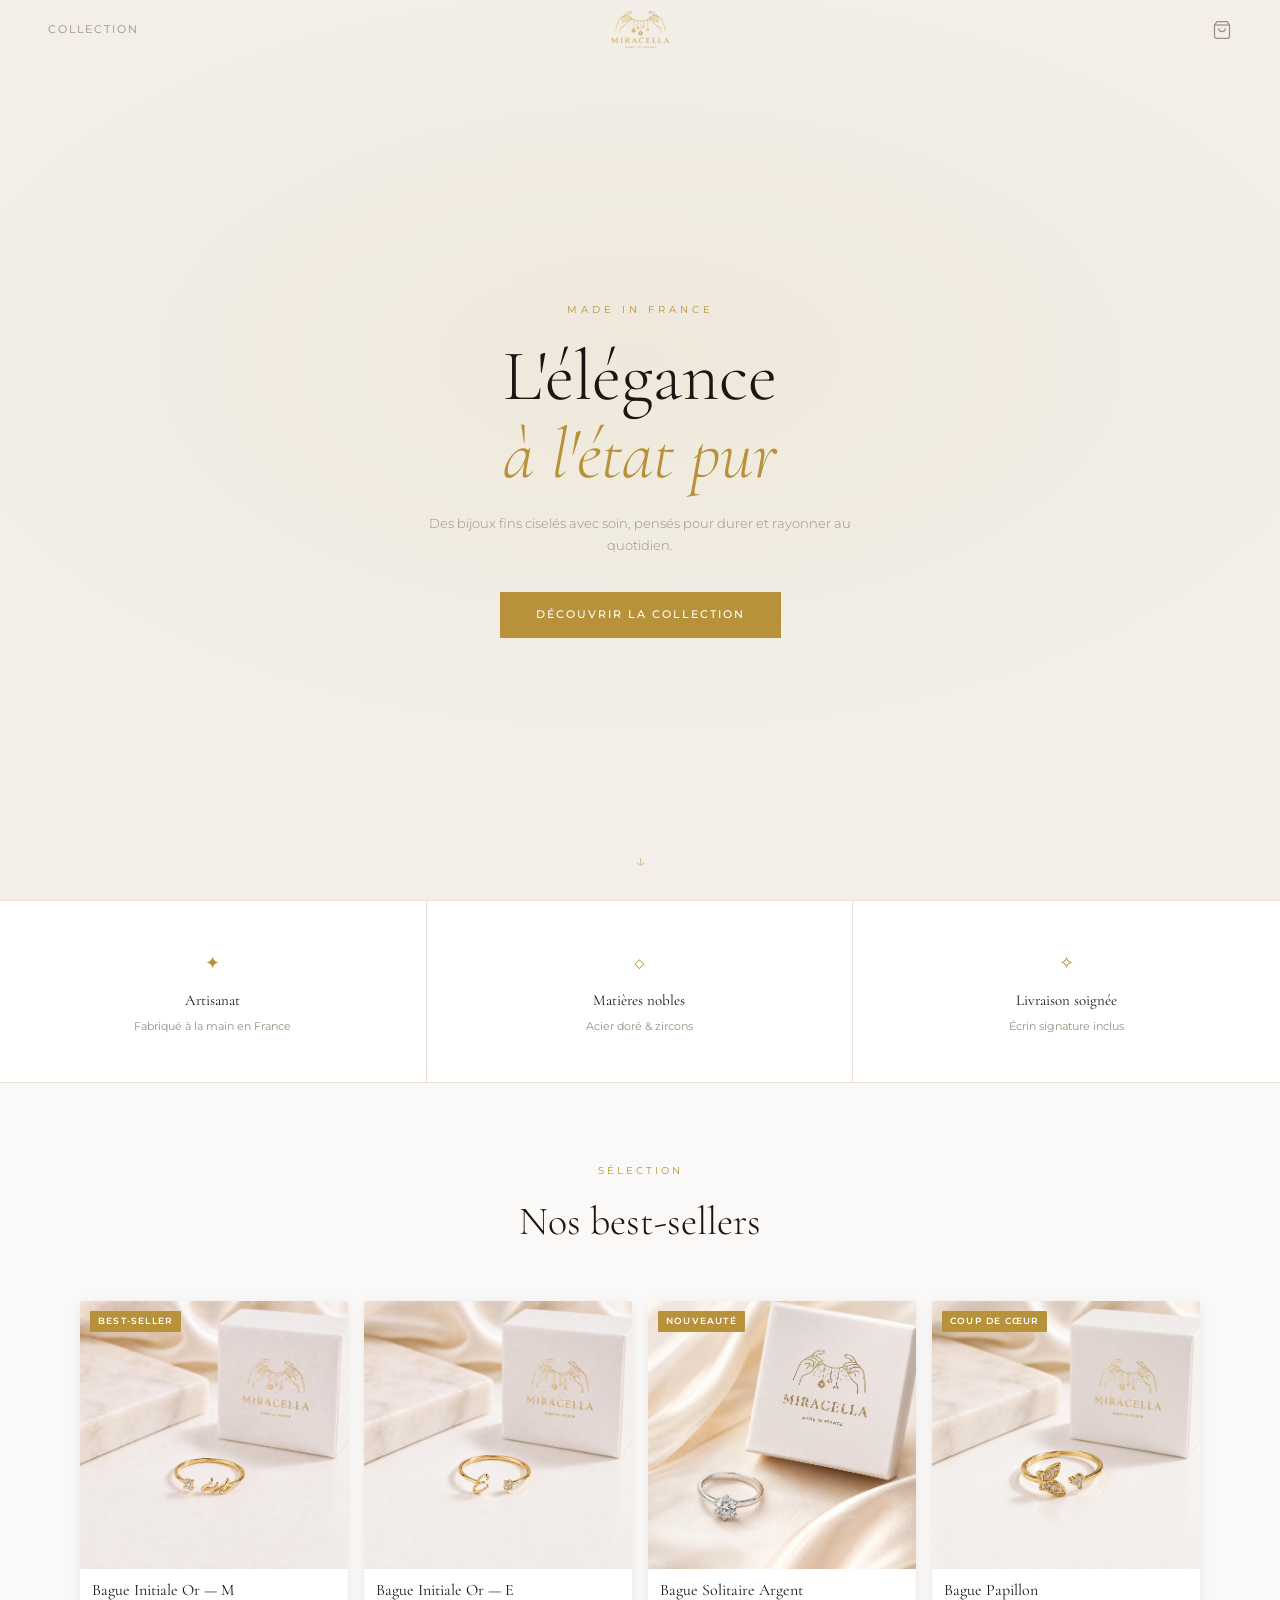
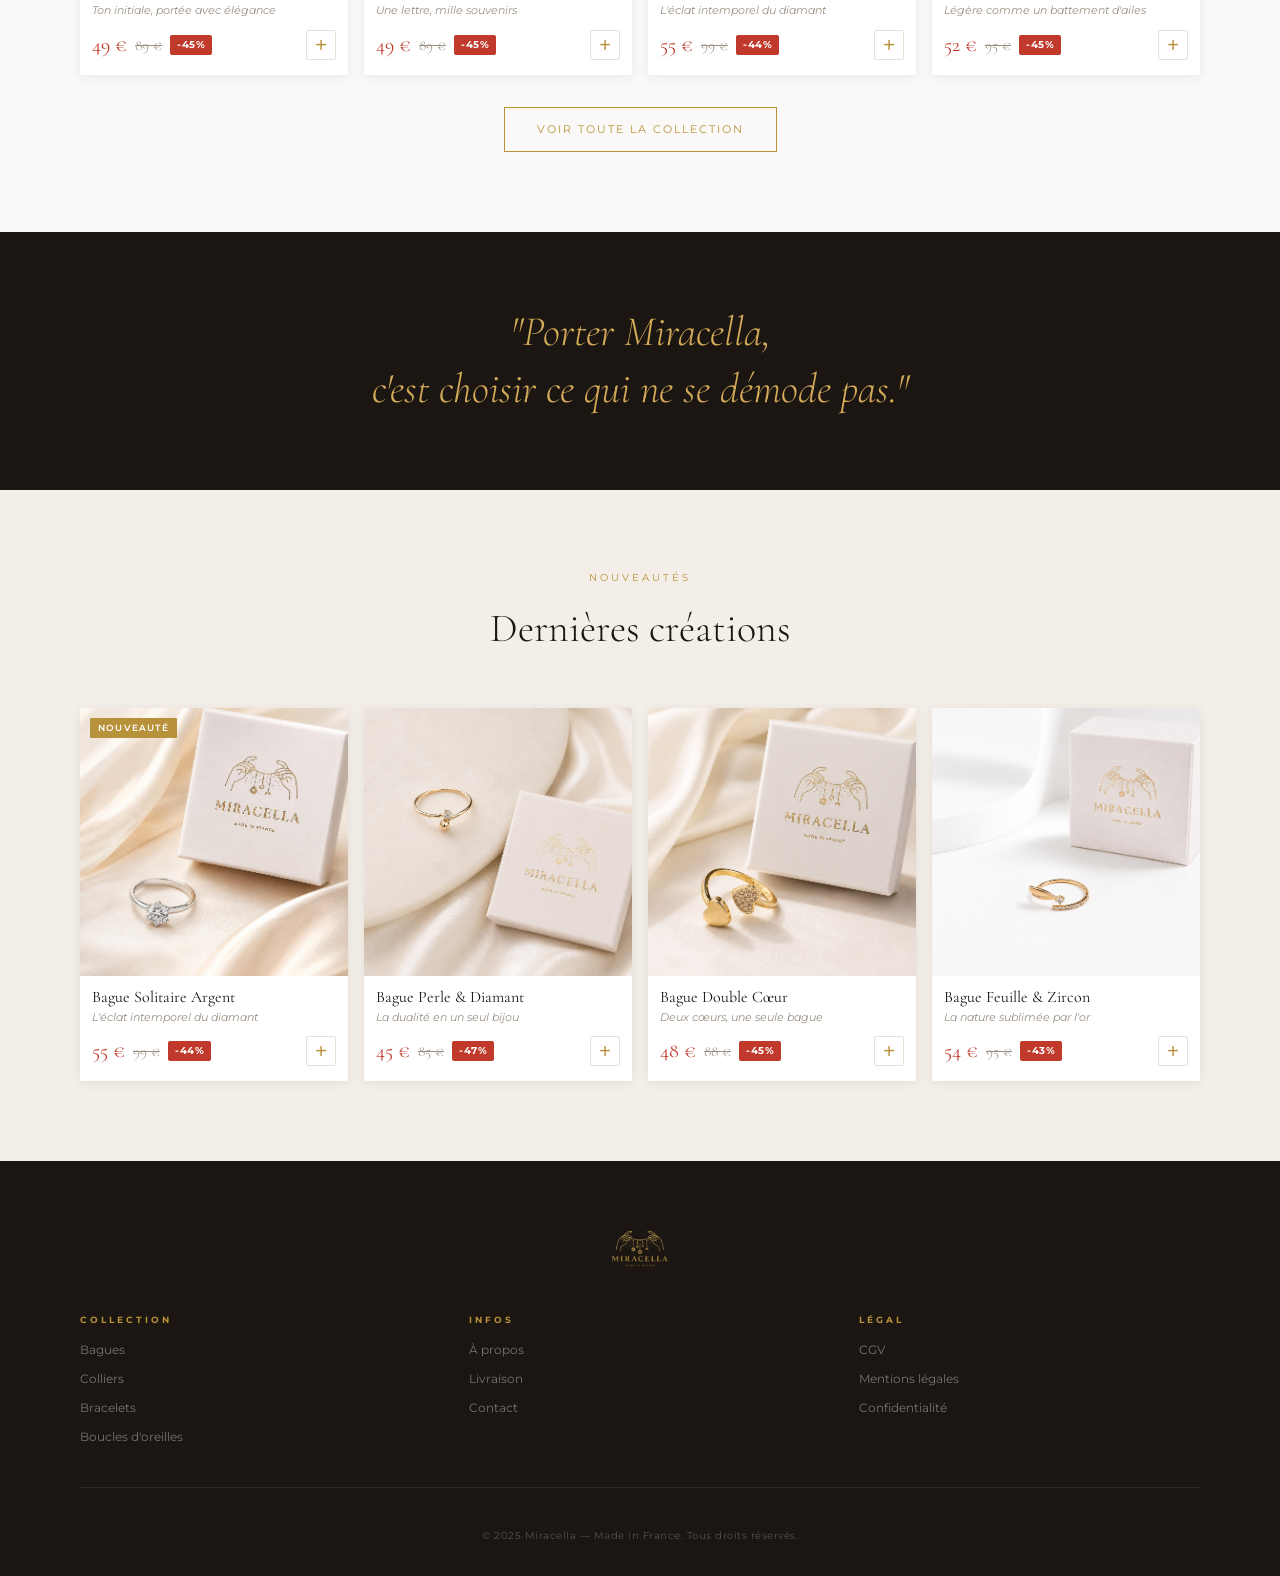
==== commit 712fded6: "ajout" ====
--- a/index.html
+++ b/index.html
@@ -45,7 +45,7 @@
     <div class="value-item">
       <div class="value-icon">◇</div>
       <h3>Matières nobles</h3>
-      <p>Plaqué or 18 carats & zircons</p>
+      <p>Acier doré & zircons</p>
     </div>
     <div class="value-item">
       <div class="value-icon">✧</div>
--- a/assets/style.css
+++ b/assets/style.css
@@ -78,7 +78,7 @@
   width: auto;
   object-fit: contain;
   display: block;
-  filter: invert(38%) sepia(45%) saturate(600%) hue-rotate(10deg) brightness(0.75);
+  
 }
 .cart-icon {
   position: relative;
@@ -860,8 +860,8 @@
 .footer-logo img {
   height: 48px;
   margin: 0 auto;
-  filter: brightness(0) invert(1);
-  opacity: 0.8;
+  
+  opacity: 0.95;
   width: auto;
   object-fit: contain;
 }
@@ -903,3 +903,69 @@
   .page-hero { padding: calc(var(--nav-h) + 64px) 80px 56px; }
   .filter-btn { padding: 16px 28px; }
 }
+
+/* ══ PRIX PROMO ════════════════════════════════ */
+.price-block {
+  display: flex;
+  align-items: center;
+  gap: 8px;
+  flex-wrap: wrap;
+}
+.price-block.large {
+  gap: 12px;
+  margin-bottom: 4px;
+}
+.price-promo {
+  font-family: var(--font-serif);
+  font-size: 20px;
+  font-weight: 400;
+  color: #c0392b;
+}
+.price-block.large .price-promo {
+  font-size: 32px;
+}
+.price-original {
+  font-family: var(--font-serif);
+  font-size: 15px;
+  font-weight: 300;
+  color: var(--muted);
+  text-decoration: line-through;
+}
+.price-block.large .price-original {
+  font-size: 20px;
+}
+.price-badge {
+  background: #c0392b;
+  color: #fff;
+  font-size: 10px;
+  font-weight: 700;
+  letter-spacing: 0.5px;
+  padding: 2px 7px;
+  border-radius: 2px;
+}
+.price-block.large .price-badge {
+  font-size: 12px;
+  padding: 3px 9px;
+}
+/* Dans les cartes — réorganise le footer */
+.product-card-footer {
+  flex-wrap: wrap;
+  gap: 6px;
+}
+/* Cart */
+.cart-item-price-block {
+  display: flex;
+  flex-direction: column;
+  align-items: flex-end;
+  gap: 2px;
+}
+.cart-item-price-block .price-promo {
+  font-family: var(--font-serif);
+  font-size: 18px;
+  color: #c0392b;
+}
+.price-original-sm {
+  font-size: 12px;
+  color: var(--muted);
+  text-decoration: line-through;
+}
